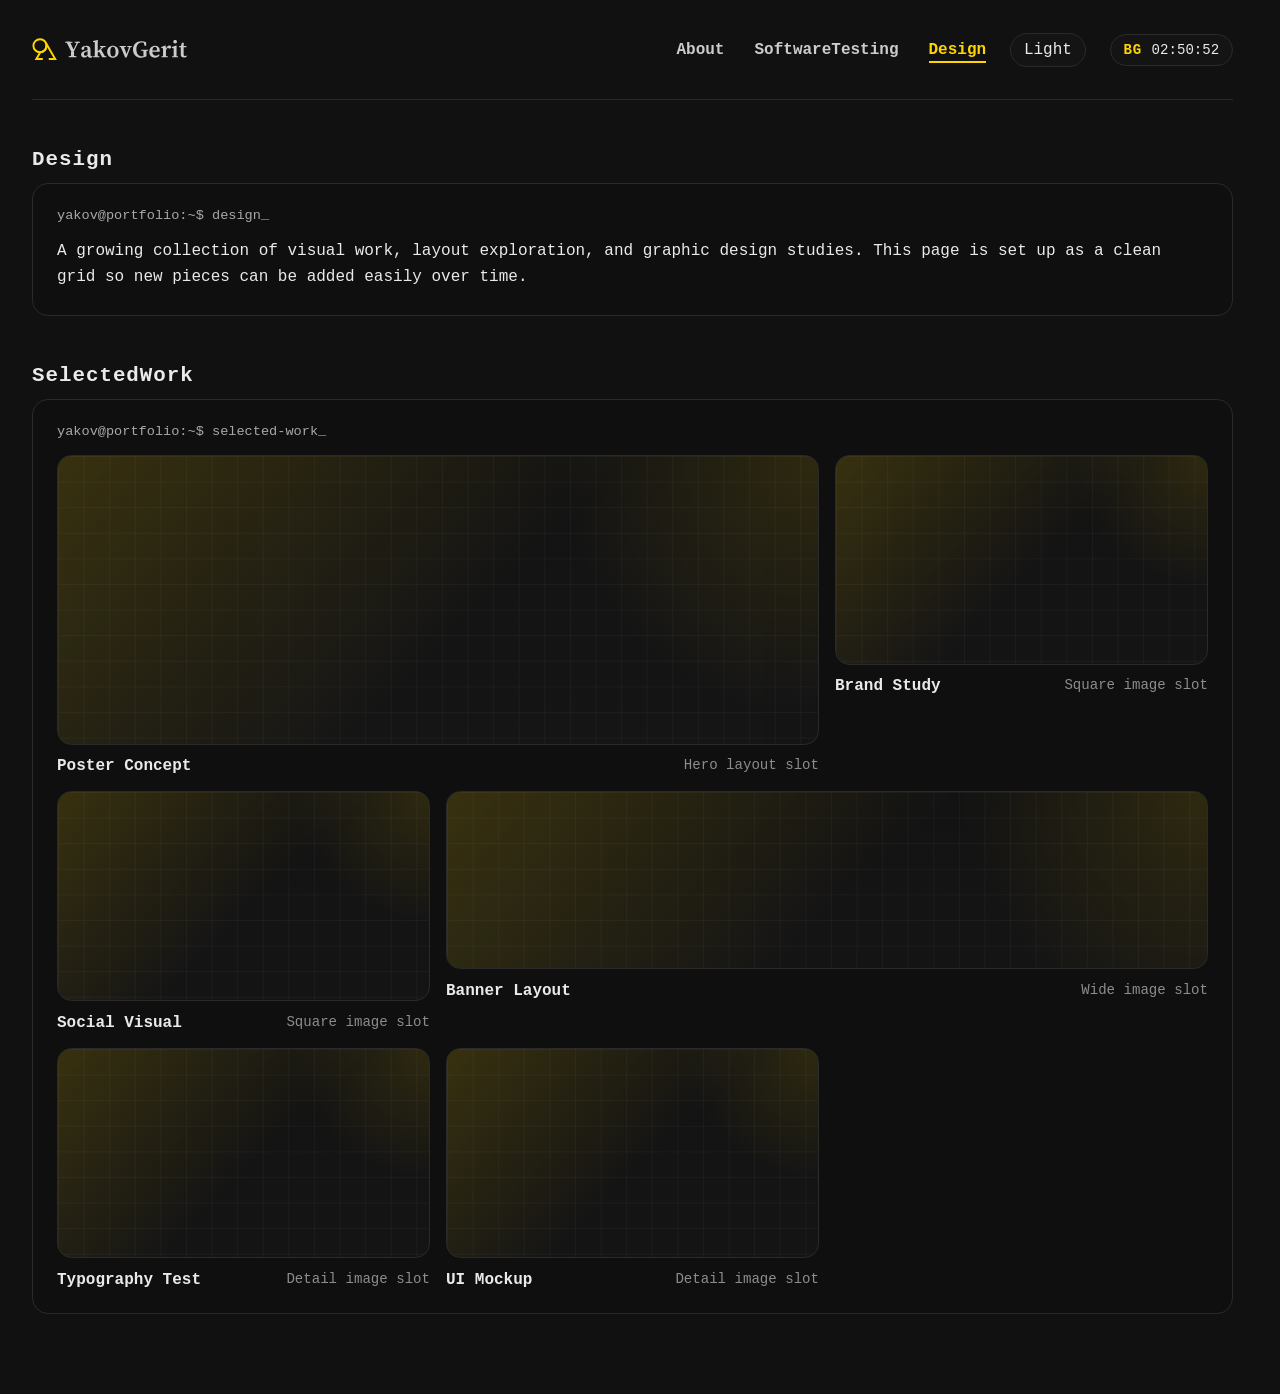
==== design.html @ 3a22c9ff "Add bunch of stuff" ====
<!DOCTYPE html>
<html lang="en">
<head>
    <meta charset="UTF-8">
    <meta name="viewport" content="width=device-width, initial-scale=1.0">
    <title>Design | Yakov Gerrit</title>
    <link rel="stylesheet" href="style.css?v=20260405">
</head>

<body>

<div class="container">

<header>
    <a href="index.html" class="logo" aria-label="Yakov Gerrit home">
        <img src="Logo1.svg" alt="Yakov Gerrit logo" data-theme-logo data-dark-logo="Logo1.svg" data-light-logo="Logo2.svg">
    </a>

    <button class="menu-toggle" type="button" data-menu-toggle aria-expanded="false" aria-label="Open menu">
        <span></span>
        <span></span>
        <span></span>
    </button>

    <nav data-mobile-nav>
        <a href="index.html">About</a>
        <a href="softwaretesting.html">SoftwareTesting</a>
        <a href="design.html" class="is-active">Design</a>
        <button class="theme-toggle nav-theme-toggle" type="button" data-theme-toggle aria-label="Toggle light mode">Light</button>
    </nav>

    <button class="theme-toggle desktop-theme-toggle" type="button" data-theme-toggle aria-label="Toggle light mode">Light</button>

    <div class="header-clock" data-bulgaria-clock>
        <span class="clock-label">BG</span>
        <span class="clock-time">--:--:--</span>
    </div>
</header>

<section class="design-intro terminal-card">
    <h2>Design</h2>

    <div class="card">
        <p>
            A growing collection of visual work, layout exploration, and graphic design studies. This page is set up as a clean grid so new pieces can be added easily over time.
        </p>
    </div>
</section>

<section class="design-gallery terminal-card">
    <h2>SelectedWork</h2>

    <div class="card">
        <div class="design-grid">
            <figure class="design-tile design-tile-large">
                <div class="design-art design-art-1"></div>
                <figcaption>
                    <span class="design-title">Poster Concept</span>
                    <span class="design-note">Hero layout slot</span>
                </figcaption>
            </figure>

            <figure class="design-tile">
                <div class="design-art design-art-2"></div>
                <figcaption>
                    <span class="design-title">Brand Study</span>
                    <span class="design-note">Square image slot</span>
                </figcaption>
            </figure>

            <figure class="design-tile">
                <div class="design-art design-art-3"></div>
                <figcaption>
                    <span class="design-title">Social Visual</span>
                    <span class="design-note">Square image slot</span>
                </figcaption>
            </figure>

            <figure class="design-tile design-tile-wide">
                <div class="design-art design-art-4"></div>
                <figcaption>
                    <span class="design-title">Banner Layout</span>
                    <span class="design-note">Wide image slot</span>
                </figcaption>
            </figure>

            <figure class="design-tile">
                <div class="design-art design-art-5"></div>
                <figcaption>
                    <span class="design-title">Typography Test</span>
                    <span class="design-note">Detail image slot</span>
                </figcaption>
            </figure>

            <figure class="design-tile">
                <div class="design-art design-art-6"></div>
                <figcaption>
                    <span class="design-title">UI Mockup</span>
                    <span class="design-note">Detail image slot</span>
                </figcaption>
            </figure>
        </div>
    </div>
</section>

</div>

<script src="script.js?v=20260405"></script>

</body>
</html>
---- style.css ----
/* THEME */

:root{
    --bg:#111;
    --text:#eaeaea;
    --text-soft:#ccc;
    --accent:#ffd500;
    --border:#2a2a2a;
    --border-soft:#1f1f1f;
    --surface:#0f0f0f;
    --surface-2:#101010;
    --surface-3:#121212;
    --surface-4:#131313;
    --surface-5:#141414;
    --surface-6:#151515;
    --surface-7:#16191f;
    --overlay:rgba(0, 0, 0, 0.75);
    --clock-text:#cfcfcf;
    --repo-soft:#d6d6d6;
    --repo-muted:#8d8d8d;
    --code-text:#b8bec9;
    --code-line:#5f6673;
    --code-comment:#6a717d;
    --file-icon:url("Icon_Dark.svg");
}

body.light-mode{
    --bg:#f7f5ef;
    --text:#171717;
    --text-soft:#3f3f3f;
    --accent:#ff7b00;
    --border:#d8d1c3;
    --border-soft:#e5ddd0;
    --surface:#ffffff;
    --surface-2:#fffdf8;
    --surface-3:#f1e8da;
    --surface-4:#faf6ee;
    --surface-5:#f6f1e8;
    --surface-6:#f3ede2;
    --surface-7:#f1eadf;
    --overlay:rgba(245, 240, 230, 0.55);
    --clock-text:#3d3d3d;
    --repo-soft:#3b3b3b;
    --repo-muted:#666;
    --code-text:#2c2c2c;
    --code-line:#8b8b8b;
    --code-comment:#7a7a7a;
    --file-icon:url("Icon_Light.svg");
}

/* BODY */

body{
    font-family:"Courier New", monospace;
    background:var(--bg);
    color:var(--text);
    margin:0;
}

html{
    scrollbar-gutter:stable;
}

/* CONTAINER */

.container{
    max-width:1286px;
    margin:0 auto;
    padding:2rem;
}

/* TYPOGRAPHY */

h2{
    font-size:1.3rem;
    margin-bottom:0.75rem;
    letter-spacing:0.0625rem;
}

p{
    font-size:1rem;
    line-height:1.6;
}

/* HEADER */

header{
    display:grid;
    grid-template-columns:auto 1fr auto auto;
    align-items:center;
    gap:1rem 1.5rem;
    margin-bottom:3rem;
    padding-bottom:2rem;
    border-bottom:1px solid var(--border);
    position:relative;
}

.logo{
    display:inline-flex;
    align-items:center;
    text-decoration:none;
}

.logo img{
    display:block;
    width:14rem;
    max-width:70%;
    height:auto;
}

.nav-theme-toggle{
    display:none;
}

.desktop-theme-toggle{
    display:inline-flex;
    justify-self:end;
}

.menu-toggle{
    display:none;
    padding:0.65rem;
    border:1px solid var(--border);
    border-radius:999px;
    background:var(--surface-5);
    color:var(--text);
    font:inherit;
    cursor:pointer;
    flex-direction:column;
    gap:0.22rem;
}

.menu-toggle:hover{
    color:var(--accent);
}

.menu-toggle span{
    display:block;
    width:1rem;
    height:1.5px;
    background:currentColor;
    border-radius:999px;
}

/* NAVIGATION */

nav{
    display:flex;
    align-items:center;
    justify-self:end;
}

nav a{
    margin-left:1.875rem;
    text-decoration:none;
    color:var(--text-soft);
    font-weight:bold;
    position:relative;
    transition:color 0.2s ease;
}

nav a:hover{
    color:var(--accent);
}

nav a.is-active{
    color:var(--accent);
}

nav a::after{
    content:"";
    position:absolute;
    left:0;
    bottom:-4px;
    width:0%;
    height:2px;
    background:#ffd500;
    background:var(--accent);
    transition:width 0.2s ease;
}

nav a:hover::after,
nav a:focus-visible::after{
    width:0%;
}

nav a.is-active::after{
    width:100%;
}

.header-clock{
    display:inline-flex;
    align-items:center;
    gap:0.6rem;
    padding:0.45rem 0.8rem;
    border:1px solid var(--border);
    border-radius:999px;
    background:var(--surface-5);
    color:var(--clock-text);
    font-size:0.88rem;
    white-space:nowrap;
    justify-self:end;
}

.clock-label{
    color:var(--accent);
    font-weight:bold;
    letter-spacing:0.05rem;
}

.clock-time{
    color:var(--text);
    min-width:2rem;
    text-align:right;
}

.theme-toggle{
    padding:0.45rem 0.8rem;
    border:1px solid var(--border);
    border-radius:999px;
    background:var(--surface-5);
    color:var(--text);
    font:inherit;
    cursor:pointer;
}

.theme-toggle:hover{
    color:var(--accent);
}

/* SECTIONS */

section{
    margin-bottom:3rem;
}

/* CARD (TERMINAL STYLE) */

.card{
    background:var(--surface);
    color:var(--text);
    padding:1.5rem;
    border-radius:1rem;
    width:100%;
    box-sizing:border-box;
    border:1px solid var(--border);
    position:relative;
}

.testing-projects .card{
    background-image:
        radial-gradient(circle at 14% 18%, color-mix(in srgb, var(--accent) 14%, transparent), transparent 22%),
        radial-gradient(circle at 82% 24%, color-mix(in srgb, var(--accent) 10%, transparent), transparent 20%),
        radial-gradient(circle at 68% 82%, color-mix(in srgb, var(--accent) 8%, transparent), transparent 24%),
        linear-gradient(color-mix(in srgb, var(--text) 7%, transparent) 1px, transparent 1px),
        linear-gradient(90deg, color-mix(in srgb, var(--text) 7%, transparent) 1px, transparent 1px);
    background-size:auto, auto, auto, 2.6rem 2.6rem, 2.6rem 2.6rem;
    background-position:0 0, 0 0, 0 0, 0 0, 0 0;
    background-repeat:no-repeat, no-repeat, no-repeat, repeat, repeat;
}

/* TERMINAL DOTS */

.about .card::before,
.education .card::before,
.experience .card::before,
.terminal-card .card::before{
    display:block;
    color:color-mix(in srgb, var(--text) 70%, transparent);
    font-size:0.85rem;
    margin-bottom:1rem;
}

.about .card::before{
    content:"yakov@portfolio:~$ about";
}

.education .card::before{
    content:"yakov@portfolio:~$ education";
}

.about .card::after,
.education .card::after,
.experience .card::after,
.terminal-card .card::after{
    content:"_";
    position:absolute;
    top:1.5rem;
    color:color-mix(in srgb, var(--text) 70%, transparent);
    font-size:0.85rem;
    line-height:1;
    animation:blink-cursor 0.9s steps(1) infinite;
}

.about .card::after{
    left:calc(1.5rem + 24ch);
}

.education .card::after{
    left:calc(1.5rem + 28ch);
}

.experience .card::before{
    content:"yakov@portfolio:~$ experience";
}

.experience .card::after{
    left:calc(1.5rem + 29ch);
}

.testing-intro .card::before{
    content:"yakov@portfolio:~$ software-testing";
}

.testing-intro .card::after{
    left:calc(1.5rem + 35ch);
}

.design-intro .card::before{
    content:"yakov@portfolio:~$ design";
}

.design-intro .card::after{
    left:calc(1.5rem + 25ch);
}

.design-gallery .card::before{
    content:"yakov@portfolio:~$ selected-work";
}

.design-gallery .card::after{
    left:calc(1.5rem + 32ch);
}

.testing-focus .card::before{
    content:"yakov@portfolio:~$ focus";
}

.testing-focus .card::after{
    left:calc(1.5rem + 24ch);
}

.testing-projects .card::before{
    content:"yakov@portfolio:~$ test-projects";
}

.testing-projects .card::after{
    left:calc(1.5rem + 32ch);
}

@keyframes blink-cursor{
    0%, 49%{
        opacity:1;
    }

    50%, 100%{
        opacity:0;
    }
}
/* FIX TEXT SPACING */

.card p{
    margin:0;
}

.card p + p{
    margin-top:0.4rem;
}

.tech-group + .tech-group{
    margin-top:1rem;
}

.tech-label{
    color:var(--accent);
    font-size:0.92rem;
    margin-bottom:0.6rem;
    text-transform:uppercase;
    letter-spacing:0.06rem;
}

.tech-tags{
    display:flex;
    flex-wrap:wrap;
    gap:0.55rem;
}

.tech-tags span{
    padding:0.28rem 0.7rem;
    border-radius:999px;
    background:var(--surface-5);
    color:#b9b9b9;
    border:1px solid var(--border);
    font-size:0.82rem;
}

.typing-text{
    white-space:pre-wrap;
}

.typing-text.is-typing::after{
    content:"_";
    display:inline-block;
    margin-left:0.08rem;
    color:var(--accent);
    animation:blink-cursor 0.95s steps(1, end) infinite;
}

/* EXPERIENCE */

.exp-header{
    display:flex;
    align-items:flex-start;
    gap:0.85rem;
    cursor:pointer;
    font-weight:bold;
    margin-top:1rem;
    transition:color 0.2s ease;
}

.exp-header:hover{
    color:var(--accent);
}

.exp-item + .exp-item{
    margin-top:1.5rem;
    padding-top:1.5rem;
    border-top:1px solid var(--border-soft);
}

.testing-projects .exp-item + .exp-item{
    border-top:none;
}

.exp-toggle{
    color:var(--accent);
    font-size:1.25rem;
    line-height:1.1;
    min-width:0.75rem;
}

.exp-heading{
    min-width:0;
}

.exp-role{
    font-size:1.45rem;
    line-height:1.1;
}

.exp-meta{
    margin-top:0.25rem;
    color:var(--repo-muted);
    font-size:1rem;
    line-height:1.2;
}

.exp-content{
    display:none;
    margin-top:0.75rem;
    padding-left:1.6rem;
    font-size:1.05rem;
    color:var(--text-soft);
}

.exp-content p + p{
    margin-top:0.15rem;
}

.exp-list{
    margin:0;
    padding-left:1.2rem;
}

.exp-list li + li{
    margin-top:0.35rem;
}

.exp-item.is-open .exp-content{
    display:block;
}

.certificate-trigger{
    margin-top:0.9rem;
    padding:0.7rem;
    width:min(16rem, 100%);
    border:1px solid var(--border);
    border-radius:0.9rem;
    background:var(--surface-5);
    color:var(--text);
    cursor:pointer;
    display:flex;
    flex-direction:column;
    gap:0.6rem;
    text-align:left;
    font:inherit;
}

.certificate-trigger:hover{
    border-color:color-mix(in srgb, var(--accent) 45%, var(--border));
    color:var(--accent);
}

.certificate-trigger img{
    display:block;
    width:100%;
    height:auto;
    border-radius:0.5rem;
    border:1px solid var(--border-soft);
}

.certificate-trigger span{
    font-size:0.88rem;
    font-weight:bold;
}

.info-block + .info-block{
    margin-top:1.25rem;
    padding-top:1.25rem;
    border-top:1px solid #1f1f1f;
}

.info-title{
    color:var(--accent);
    font-size:1.15rem;
    margin-bottom:0.45rem;
    font-weight:bold;
}

.repo-showcase{
    margin-top:0.5rem;
    margin-bottom:2rem;
    border:1px solid var(--border);
    border-radius:0.9rem;
    overflow:hidden;
    background:var(--surface-2);
}


.repo-topbar{
    display:flex;
    justify-content:space-between;
    align-items:center;
    gap:1rem;
    padding:1rem 1.15rem;
    border-bottom:1px solid var(--border-soft);
    background:var(--surface-6);
}

.repo-name{
    font-size:1.15rem;
    font-weight:bold;
    color:var(--accent);
}

.repo-visibility{
    color:var(--repo-muted);
    border:1px solid var(--border);
    border-radius:999px;
    padding:0.2rem 0.65rem;
    font-size:0.8rem;
    text-transform:uppercase;
}

.repo-description,
.repo-tags,
.repo-stats,
.repo-files,
.repo-readme{
    padding-left:1.15rem;
    padding-right:1.15rem;
}

.repo-description{
    margin-top:1rem;
    padding-top:0.85rem;
    padding-bottom:0.45rem;
    color:var(--repo-soft);
}

.repo-tags{
    display:flex;
    flex-wrap:wrap;
    gap:0.55rem;
    margin-top:1rem;
}

.repo-tags span{
    padding:0.28rem 0.7rem;
    border-radius:999px;
    background:var(--surface-5);
    color:#b9b9b9;
    border:1px solid var(--border);
    font-size:0.82rem;
}

.repo-stats{
    display:flex;
    flex-wrap:wrap;
    gap:1rem;
    margin-top:1rem;
    padding-bottom:1rem;
    color:var(--repo-muted);
    border-bottom:1px solid var(--border-soft);
    font-size:0.9rem;
}

.repo-files-title{
    color:var(--text);
    font-weight:bold;
    margin-bottom:0.85rem;
}

.repo-files{
    padding-top:1rem;
    padding-bottom:1rem;
}

.repo-file-group + .repo-file-group{
    margin-top:1rem;
    padding-top:1rem;
    border-top:1px solid var(--border-soft);
}

.repo-file-group-title{
    color:var(--repo-muted);
    font-size:0.82rem;
    text-transform:uppercase;
    letter-spacing:0.06rem;
    margin-bottom:0.65rem;
}

.repo-file-row{
    display:flex;
    justify-content:space-between;
    align-items:flex-start;
    gap:1rem;
    width:100%;
    padding:0.75rem 0;
    border-top:1px solid var(--border-soft);
    background:none;
    color:inherit;
    font:inherit;
    text-align:left;
    cursor:pointer;
    border-left:none;
    border-right:none;
    border-bottom:none;
}

.repo-file-row:first-of-type{
    border-top:none;
    padding-top:0;
}

.repo-file-row:hover .repo-file-name,
.repo-file-row:hover .repo-file-note{
    color:var(--accent);
}

.repo-file-name{
    color:var(--text);
    font-weight:bold;
    display:inline-flex;
    align-items:center;
    gap:0.45rem;
    font-size:0.94rem;
}

.repo-file-note{
    color:var(--repo-muted);
    text-align:right;
    font-size:0.9rem;
}

.repo-file-icon{
    width:0.95rem;
    height:0.95rem;
    display:inline-block;
    flex:0 0 auto;
    background-image:var(--file-icon);
    background-size:contain;
    background-repeat:no-repeat;
    background-position:center;
    opacity:0.9;
}

.repo-file-icon-xml{
    transform:scale(0.96);
}

.repo-readme{
    padding-top:1rem;
    padding-bottom:1.15rem;
    border-top:1px solid var(--border-soft);
    background:var(--surface-3);
}

.repo-readme p + p{
    margin-top:0.35rem;
}

.design-grid{
    display:grid;
    grid-template-columns:repeat(12, minmax(0, 1fr));
    gap:1rem;
}

.design-tile{
    grid-column:span 4;
    margin:0;
    display:flex;
    flex-direction:column;
    gap:0.8rem;
}

.design-tile-large{
    grid-column:span 8;
}

.design-tile-wide{
    grid-column:span 8;
}

.design-art{
    position:relative;
    min-height:13rem;
    border-radius:0.9rem;
    border:1px solid var(--border);
    overflow:hidden;
    background:
        linear-gradient(135deg, color-mix(in srgb, var(--accent) 16%, transparent), transparent 55%),
        radial-gradient(circle at top right, color-mix(in srgb, var(--accent) 12%, transparent), transparent 32%),
        linear-gradient(180deg, var(--surface-4), var(--surface-6));
}

.design-art::before{
    content:"";
    position:absolute;
    inset:0;
    background-image:
        linear-gradient(color-mix(in srgb, var(--text) 7%, transparent) 1px, transparent 1px),
        linear-gradient(90deg, color-mix(in srgb, var(--text) 7%, transparent) 1px, transparent 1px);
    background-size:1.6rem 1.6rem;
    opacity:0.55;
}

.design-art-1{
    min-height:18rem;
}

.design-art-4{
    min-height:11rem;
}

.design-tile figcaption{
    display:flex;
    justify-content:space-between;
    gap:0.8rem;
    align-items:flex-start;
}

.design-title{
    color:var(--text);
    font-weight:bold;
}

.design-note{
    color:var(--repo-muted);
    font-size:0.88rem;
    text-align:right;
}

.code-modal[hidden]{
    display:none;
}

.code-modal{
    position:fixed;
    inset:0;
    z-index:50;
}

.code-modal-backdrop{
    position:absolute;
    inset:0;
    background:var(--overlay);
    backdrop-filter:blur(1.5px);
}

.code-modal-panel{
    position:relative;
    z-index:1;
    width:min(1286px, calc(100vw - 2rem));
    max-height:calc(100vh - 2rem);
    margin:1rem auto;
    background:var(--surface-2);
    border:1px solid var(--border);
    border-radius:1rem;
    overflow:hidden;
    display:flex;
    flex-direction:column;
    box-shadow:0 1.5rem 4rem rgba(0, 0, 0, 0.45);
}

.code-modal-header{
    display:flex;
    justify-content:space-between;
    align-items:flex-start;
    gap:1rem;
    padding:1rem 1.15rem;
    border-bottom:1px solid var(--border-soft);
    background:var(--surface-4);
}

.code-modal-kicker{
    color:#7f7f7f;
    font-size:0.78rem;
    text-transform:uppercase;
    letter-spacing:0.08rem;
}

.code-modal-title{
    margin:0.25rem 0 0;
    font-size:1.05rem;
}

.code-modal-close{
    min-width:2.25rem;
    height:2.25rem;
    border-radius:0.6rem;
    border:1px solid var(--border);
    background:var(--surface-6);
    color:var(--text);
    cursor:pointer;
    font:inherit;
}

.code-modal-close:hover{
    color:var(--accent);
    border-color:#4a4a4a;
}

.code-modal-body{
    overflow:auto;
}

.code-modal-main{
    overflow:auto;
    background:var(--surface-2);
}

.code-modal-filebar{
    padding:0.75rem 1.15rem;
    border-bottom:1px solid var(--border-soft);
    color:var(--repo-muted);
    background:var(--surface-7);
    font-size:0.9rem;
}

.code-modal-code{
    padding:0.75rem 0;
    font-family:"Consolas","Courier New",monospace;
    tab-size:4;
    font-size:0.93rem;
}

.image-modal[hidden]{
    display:none;
}

.image-modal{
    position:fixed;
    inset:0;
    z-index:55;
}

.image-modal-backdrop{
    position:absolute;
    inset:0;
    background:var(--overlay);
    backdrop-filter:blur(1.5px);
}

.image-modal-panel{
    position:relative;
    z-index:1;
    width:min(1000px, calc(100vw - 2rem));
    max-height:calc(100vh - 2rem);
    margin:1rem auto;
    background:var(--surface-2);
    border:1px solid var(--border);
    border-radius:1rem;
    overflow:hidden;
    display:flex;
    flex-direction:column;
}

.image-modal-header{
    display:flex;
    justify-content:space-between;
    align-items:center;
    gap:1rem;
    padding:1rem 1.15rem;
    border-bottom:1px solid var(--border-soft);
    background:var(--surface-4);
}

.image-modal-title{
    margin:0;
    font-size:1rem;
}

.image-modal-close{
    min-width:2.25rem;
    height:2.25rem;
    border-radius:0.6rem;
    border:1px solid var(--border);
    background:var(--surface-6);
    color:var(--text);
    cursor:pointer;
    font:inherit;
}

.image-modal-close:hover{
    color:var(--accent);
}

.image-modal-body{
    padding:1rem;
    overflow:auto;
}

.image-modal-body img{
    display:block;
    width:100%;
    height:auto;
    border-radius:0.7rem;
    border:1px solid var(--border-soft);
}

.code-line{
    display:grid;
    grid-template-columns:2.8rem 1fr;
    gap:1rem;
    padding:0 1.15rem;
    min-height:1.7rem;
    white-space:pre;
}

.code-line-number{
    color:var(--code-line);
    text-align:right;
    user-select:none;
}

.code-line-text{
    color:var(--code-text);
}

.code-token-keyword{
    color:#c586c0;
}

.code-token-type{
    color:#4fc1ff;
}

.code-token-string{
    color:#6a9955;
}

.code-token-comment{
    color:var(--code-comment);
}

.code-token-annotation{
    color:#d7ba7d;
}

.code-token-method{
    color:#4aa5f0;
}

.code-token-number{
    color:#b5cea8;
}

.code-token-xml-tag{
    color:#d19a66;
}

.code-token-xml-attr{
    color:#9cdcfe;
}

.code-token-xml-value{
    color:#ce9178;
}

@media (max-width: 900px){
    .container{
        padding:1.25rem;
    }

    header{
        grid-template-columns:auto 1fr auto;
        align-items:center;
        gap:0.9rem 1rem;
        margin-bottom:2.25rem;
        padding-bottom:1.2rem;
    }

    .logo img{
        width:9.8rem;
        max-width:100%;
    }

    .menu-toggle{
        display:inline-flex;
        align-items:center;
        justify-content:center;
        grid-column:3;
        grid-row:1;
        justify-self:end;
        min-width:2.8rem;
        min-height:2.8rem;
    }

    nav{
        display:none;
        flex-direction:column;
        align-items:flex-start;
        gap:0.4rem;
        padding:0.85rem;
        border:1px solid var(--border);
        border-radius:1.1rem;
        background:var(--surface);
        position:absolute;
        top:calc(100% + 0.55rem);
        left:0;
        right:0;
        width:auto;
        max-width:100%;
        justify-self:stretch;
        z-index:30;
        box-shadow:0 1rem 2.5rem rgba(0, 0, 0, 0.22);
        backdrop-filter:blur(3px);
    }

    nav.is-open{
        display:flex;
    }

    nav a{
        margin-left:0;
        width:100%;
        padding:0.65rem 0.75rem;
        border-radius:0.8rem;
        background:transparent;
        transition:background 0.2s ease, color 0.2s ease;
    }

    nav a:hover,
    nav a:focus-visible{
        background:var(--surface-5);
    }

    .header-clock,
    .nav-theme-toggle{
        font-size:0.82rem;
    }

    .header-clock{
        grid-column:1 / -1;
        grid-row:2;
        justify-self:start;
        display:none;
    }

    .nav-theme-toggle{
        display:inline-flex;
        align-items:center;
        justify-content:center;
        margin-top:0.3rem;
        margin-left:0;
    }

    header > .desktop-theme-toggle{
        display:none !important;
    }

    h2{
        font-size:1.2rem;
    }

    .exp-role{
        font-size:1.25rem;
    }

    .exp-header{
        gap:0.75rem;
    }

    .repo-file-row{
        gap:0.75rem;
    }

    .repo-file-note{
        max-width:48%;
        font-size:0.86rem;
    }

    .repo-topbar{
        gap:0.85rem;
    }

    .repo-description,
    .repo-tags,
    .repo-stats,
    .repo-files,
    .repo-readme{
        padding-left:1rem;
        padding-right:1rem;
    }

    .code-modal-panel{
        width:calc(100vw - 1rem);
        max-height:calc(100vh - 1rem);
        margin:0.5rem auto;
        border-radius:0.9rem;
    }

    .image-modal-panel{
        width:calc(100vw - 1rem);
        max-height:calc(100vh - 1rem);
        margin:0.5rem auto;
        border-radius:0.9rem;
    }

    .design-grid{
        grid-template-columns:repeat(8, minmax(0, 1fr));
    }

    .design-tile,
    .design-tile-large,
    .design-tile-wide{
        grid-column:span 4;
    }
}

@media (max-width: 640px){
    .container{
        padding:1rem 0.85rem;
    }

    h2{
        font-size:1.15rem;
    }

    p{
        font-size:0.95rem;
    }

    header{
        margin-bottom:2rem;
        padding-bottom:1rem;
    }

    nav{
        top:calc(100% + 0.5rem);
        padding:0.8rem;
    }

    nav a{
        font-size:0.92rem;
    }

    .nav-theme-toggle,
    .header-clock{
        padding:0.42rem 0.72rem;
    }

    .card{
        padding:1.1rem;
    }

    .tech-tags{
        gap:0.45rem;
    }

    .tech-tags span{
        font-size:0.78rem;
        padding:0.24rem 0.58rem;
    }

    section{
        margin-bottom:2rem;
    }

    .about .card::before,
    .education .card::before,
    .experience .card::before,
    .terminal-card .card::before{
        font-size:0.78rem;
        margin-bottom:0.85rem;
    }

    .about .card::after,
    .education .card::after,
    .experience .card::after,
    .terminal-card .card::after{
        display:none;
    }

    .about .card::after{
        left:calc(1.1rem + 24ch);
    }

    .education .card::after{
        left:calc(1.1rem + 28ch);
    }

    .experience .card::after{
        left:calc(1.1rem + 29ch);
    }

    .testing-intro .card::after{
        left:calc(1.1rem + 35ch);
    }

    .testing-focus .card::after{
        left:calc(1.1rem + 24ch);
    }

    .testing-projects .card::after{
        left:calc(1.1rem + 32ch);
    }

    .repo-topbar{
        flex-direction:column;
        align-items:flex-start;
    }

    .repo-description,
    .repo-tags,
    .repo-stats,
    .repo-files,
    .repo-readme{
        padding-left:0.9rem;
        padding-right:0.9rem;
    }

    .repo-stats{
        gap:0.55rem;
        flex-direction:column;
        font-size:0.86rem;
    }

    .design-grid{
        grid-template-columns:1fr;
        gap:0.9rem;
    }

    .design-tile,
    .design-tile-large,
    .design-tile-wide{
        grid-column:auto;
    }

    .design-art,
    .design-art-1,
    .design-art-4{
        min-height:11rem;
    }

    .design-tile figcaption{
        flex-direction:column;
        gap:0.25rem;
    }

    .design-note{
        text-align:left;
        font-size:0.82rem;
    }

    .repo-file-row{
        flex-direction:column;
        align-items:flex-start;
        padding:0.65rem 0;
    }

    .repo-file-note{
        max-width:none;
        text-align:left;
        font-size:0.84rem;
    }

    .repo-file-name{
        font-size:0.9rem;
    }

    .exp-header{
        gap:0.65rem;
    }

    .exp-content{
        padding-left:1.2rem;
        font-size:0.98rem;
    }

    .code-modal-header{
        padding:0.85rem 0.9rem;
    }

    .code-modal-title{
        font-size:0.98rem;
    }

    .code-modal-close{
        min-width:2rem;
        height:2rem;
    }

    .code-modal-filebar{
        padding:0.65rem 0.9rem;
        font-size:0.82rem;
    }

    .code-modal-code{
        font-size:0.82rem;
    }

    .image-modal-header{
        padding:0.85rem 0.9rem;
    }

    .image-modal-body{
        padding:0.8rem;
    }

    .code-line{
        grid-template-columns:2.2rem 1fr;
        gap:0.75rem;
        padding:0 0.8rem;
    }
}

@media (max-width: 480px){
    .container{
        padding:0.85rem 0.7rem 1.2rem;
    }

    .logo img{
        width:8.4rem;
    }

    .menu-toggle{
        min-width:2.55rem;
        min-height:2.55rem;
        padding:0.55rem;
    }

    nav{
        border-radius:0.85rem;
    }

    h2{
        font-size:1.05rem;
        letter-spacing:0.04rem;
    }

    p{
        font-size:0.92rem;
        line-height:1.55;
    }

    .exp-role{
        font-size:1.08rem;
    }

    .exp-meta{
        font-size:0.9rem;
    }

    .repo-name{
        font-size:1rem;
    }

    .repo-tags{
        gap:0.45rem;
    }

    .tech-label{
        font-size:0.84rem;
    }

    .repo-tags span{
        font-size:0.75rem;
        padding:0.24rem 0.58rem;
    }

    .repo-files-title{
        margin-bottom:0.7rem;
    }

    .repo-file-group-title{
        font-size:0.76rem;
    }

    .code-modal-panel{
        width:calc(100vw - 0.5rem);
        max-height:calc(100vh - 0.5rem);
        margin:0.25rem auto;
        border-radius:0.7rem;
    }

    .image-modal-panel{
        width:calc(100vw - 0.5rem);
        max-height:calc(100vh - 0.5rem);
        margin:0.25rem auto;
        border-radius:0.7rem;
    }

    .code-modal-body{
        max-height:calc(100vh - 8rem);
    }

    .code-modal-code{
        font-size:0.76rem;
    }

    .code-line{
        grid-template-columns:2rem 1fr;
        gap:0.6rem;
        padding:0 0.65rem;
    }
}
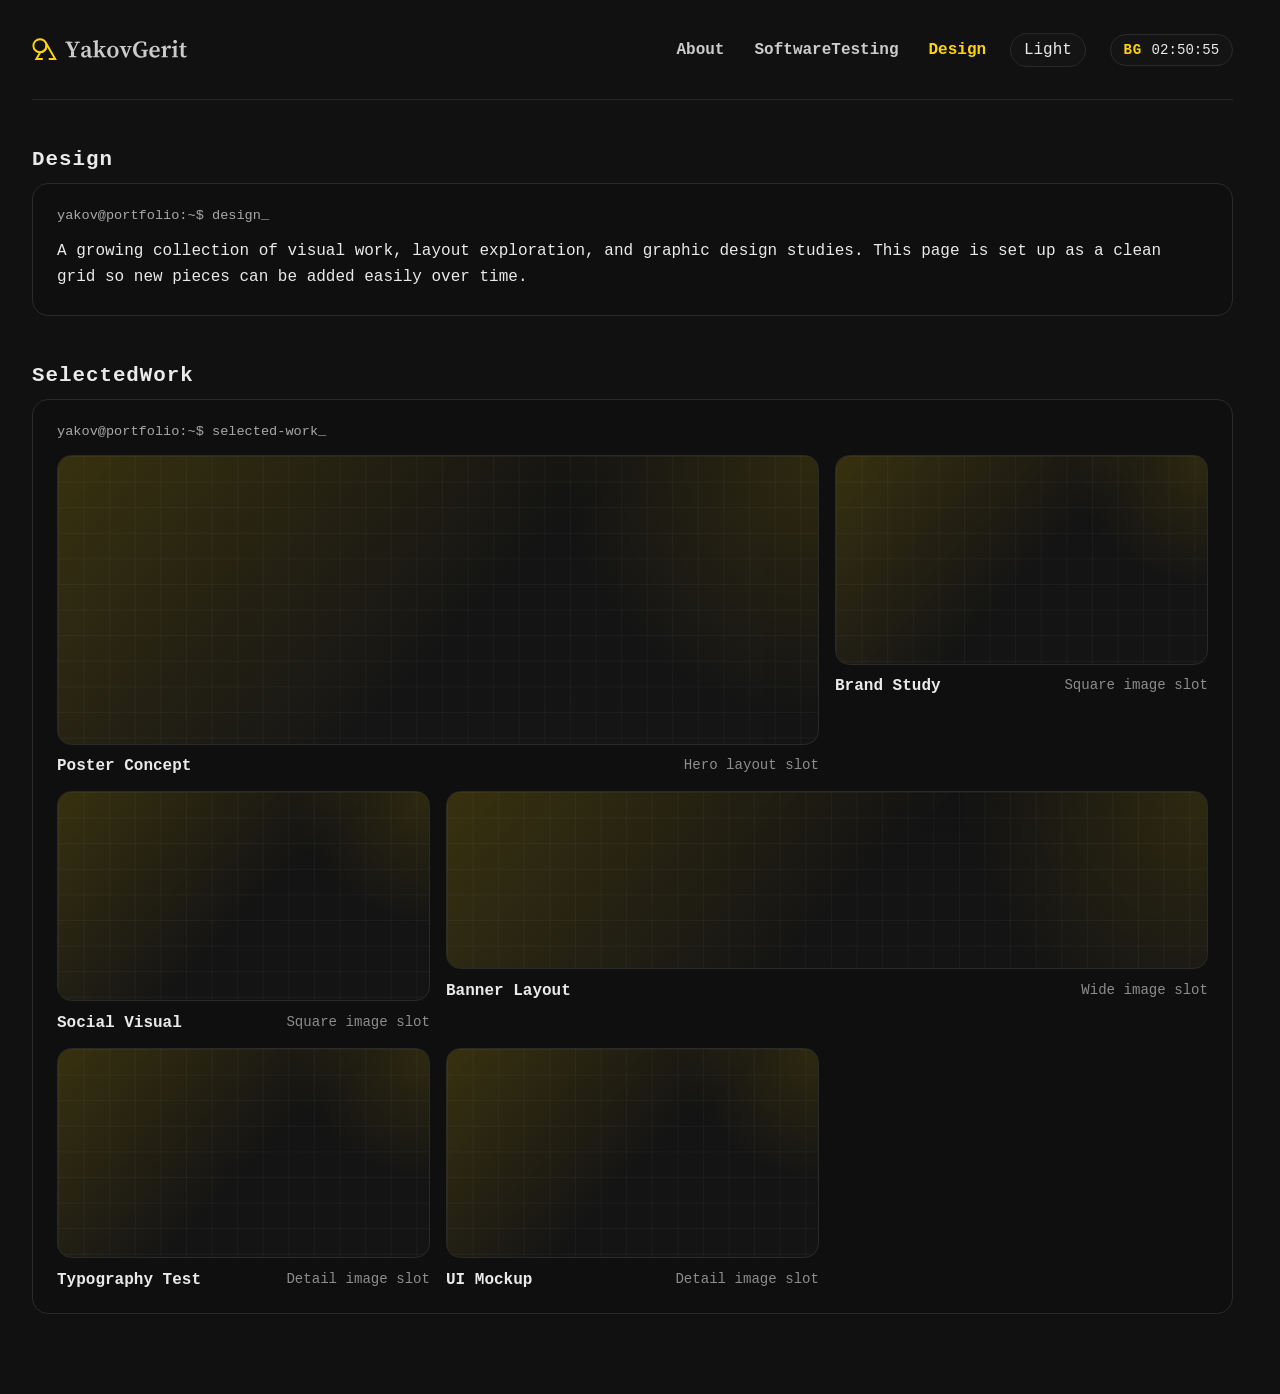
==== commit 9dea1aee: "Fav Icon Added" ====
--- a/design.html
+++ b/design.html
@@ -4,6 +4,7 @@
     <meta charset="UTF-8">
     <meta name="viewport" content="width=device-width, initial-scale=1.0">
     <title>Design | Yakov Gerrit</title>
+    <link rel="icon" type="image/svg+xml" href="Fav.svg">
     <link rel="stylesheet" href="style.css?v=20260405">
 </head>
 
--- a/style.css
+++ b/style.css
@@ -172,20 +172,16 @@
     position:absolute;
     left:0;
     bottom:-4px;
-    width:0%;
+    width:0;
     height:2px;
     background:#ffd500;
     background:var(--accent);
-    transition:width 0.2s ease;
+    transition:none;
 }
 
 nav a:hover::after,
 nav a:focus-visible::after{
-    width:0%;
-}
-
-nav a.is-active::after{
-    width:100%;
+    width:0;
 }
 
 .header-clock{
@@ -406,6 +402,22 @@
     animation:blink-cursor 0.95s steps(1, end) infinite;
 }
 
+body.home-intro-pending .reveal-after-about{
+    opacity:0;
+    transform:translateY(18px);
+    pointer-events:none;
+}
+
+.reveal-after-about{
+    transition:opacity 0.45s ease, transform 0.45s ease;
+}
+
+body.home-intro-ready .reveal-after-about{
+    opacity:1;
+    transform:translateY(0);
+    pointer-events:auto;
+}
+
 /* EXPERIENCE */
 
 .exp-header{
@@ -456,11 +468,15 @@
 }
 
 .exp-content{
-    display:none;
+    display:block;
     margin-top:0.75rem;
     padding-left:1.6rem;
     font-size:1.05rem;
     color:var(--text-soft);
+    max-height:0;
+    overflow:hidden;
+    opacity:0;
+    transition:max-height 0.32s ease, opacity 0.24s ease;
 }
 
 .exp-content p + p{
@@ -477,7 +493,7 @@
 }
 
 .exp-item.is-open .exp-content{
-    display:block;
+    opacity:1;
 }
 
 .certificate-trigger{
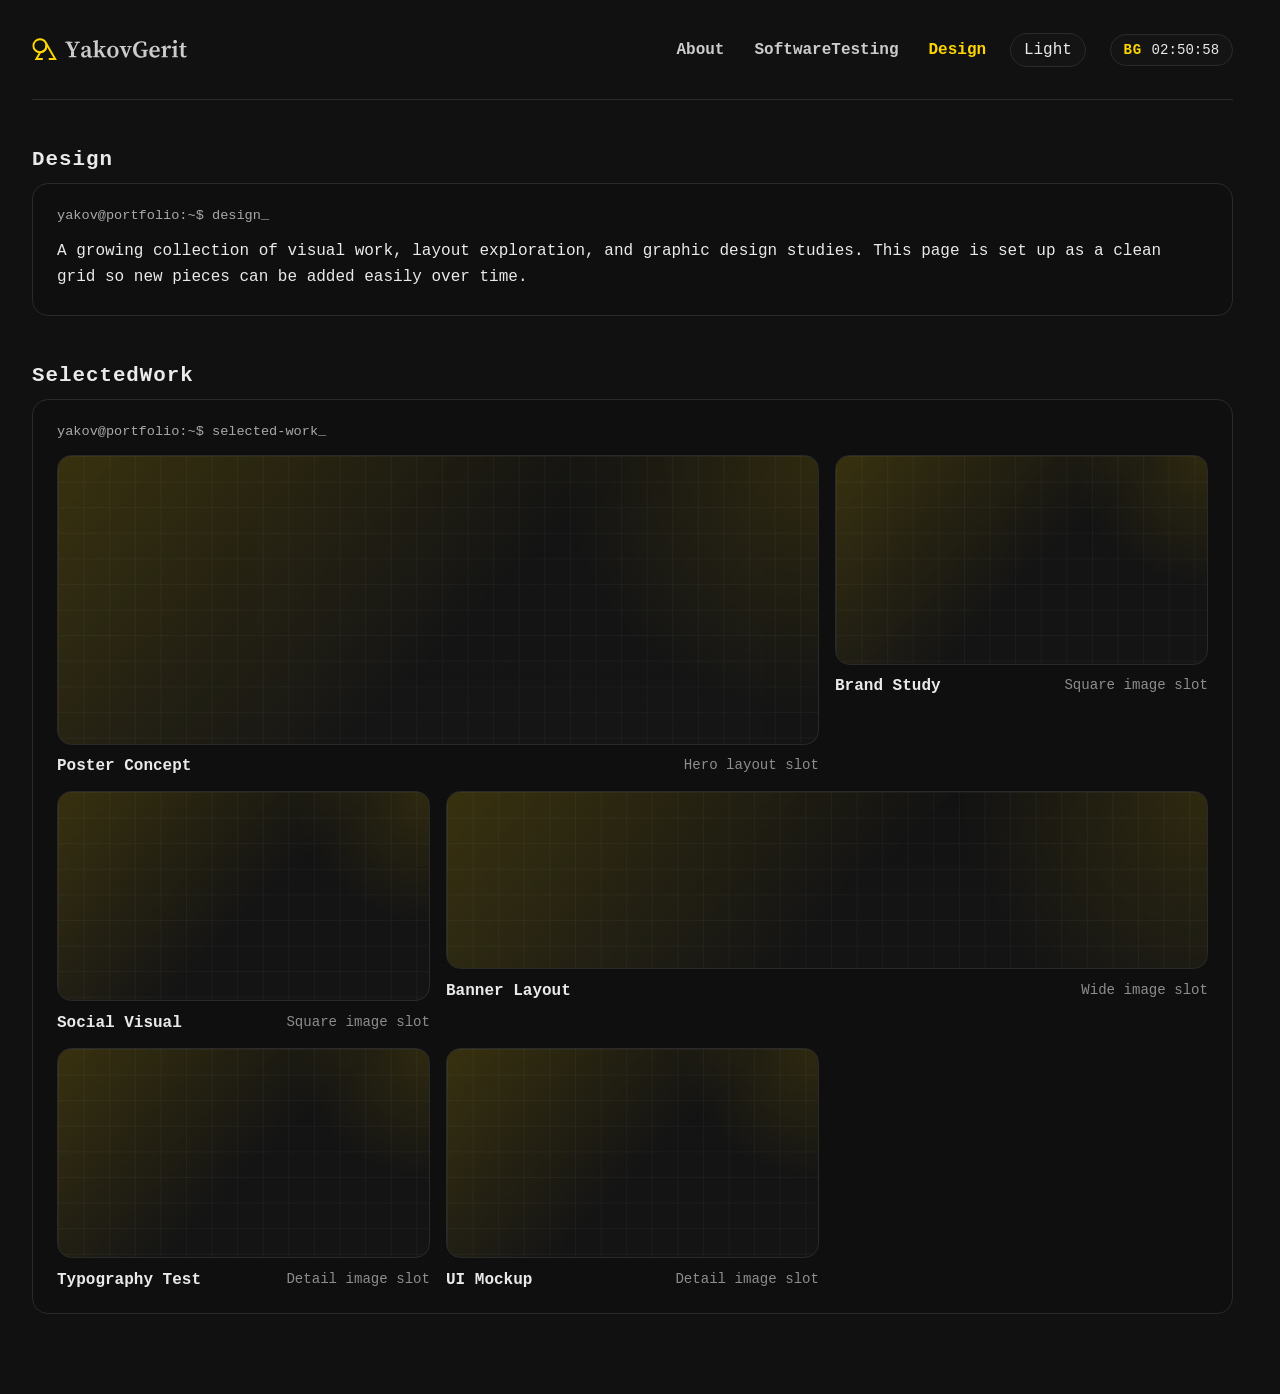
==== commit 5472380f: "Changes to Cards and Animations" ====
--- a/design.html
+++ b/design.html
@@ -8,7 +8,7 @@
     <link rel="stylesheet" href="style.css?v=20260405">
 </head>
 
-<body>
+<body class="page-sections-pending">
 
 <div class="container">
 
@@ -38,7 +38,7 @@
     </div>
 </header>
 
-<section class="design-intro terminal-card">
+<section class="design-intro terminal-card reveal-on-load">
     <h2>Design</h2>
 
     <div class="card">
@@ -48,7 +48,7 @@
     </div>
 </section>
 
-<section class="design-gallery terminal-card">
+<section class="design-gallery terminal-card reveal-on-load">
     <h2>SelectedWork</h2>
 
     <div class="card">
--- a/style.css
+++ b/style.css
@@ -418,6 +418,22 @@
     pointer-events:auto;
 }
 
+body.page-sections-pending .reveal-on-load{
+    opacity:0;
+    transform:translateY(18px);
+    pointer-events:none;
+}
+
+.reveal-on-load{
+    transition:opacity 0.45s ease, transform 0.45s ease;
+}
+
+body.page-sections-ready .reveal-on-load{
+    opacity:1;
+    transform:translateY(0);
+    pointer-events:auto;
+}
+
 /* EXPERIENCE */
 
 .exp-header{
@@ -432,6 +448,24 @@
 
 .exp-header:hover{
     color:var(--accent);
+}
+
+.exp-header-static{
+    cursor:default;
+    margin-top:0;
+}
+
+.exp-header-static:hover{
+    color:inherit;
+}
+
+.education .exp-item:first-child .exp-header{
+    margin-top:0.4rem;
+}
+
+.education .exp-item + .exp-item{
+    margin-top:1.25rem;
+    padding-top:1.25rem;
 }
 
 .exp-item + .exp-item{
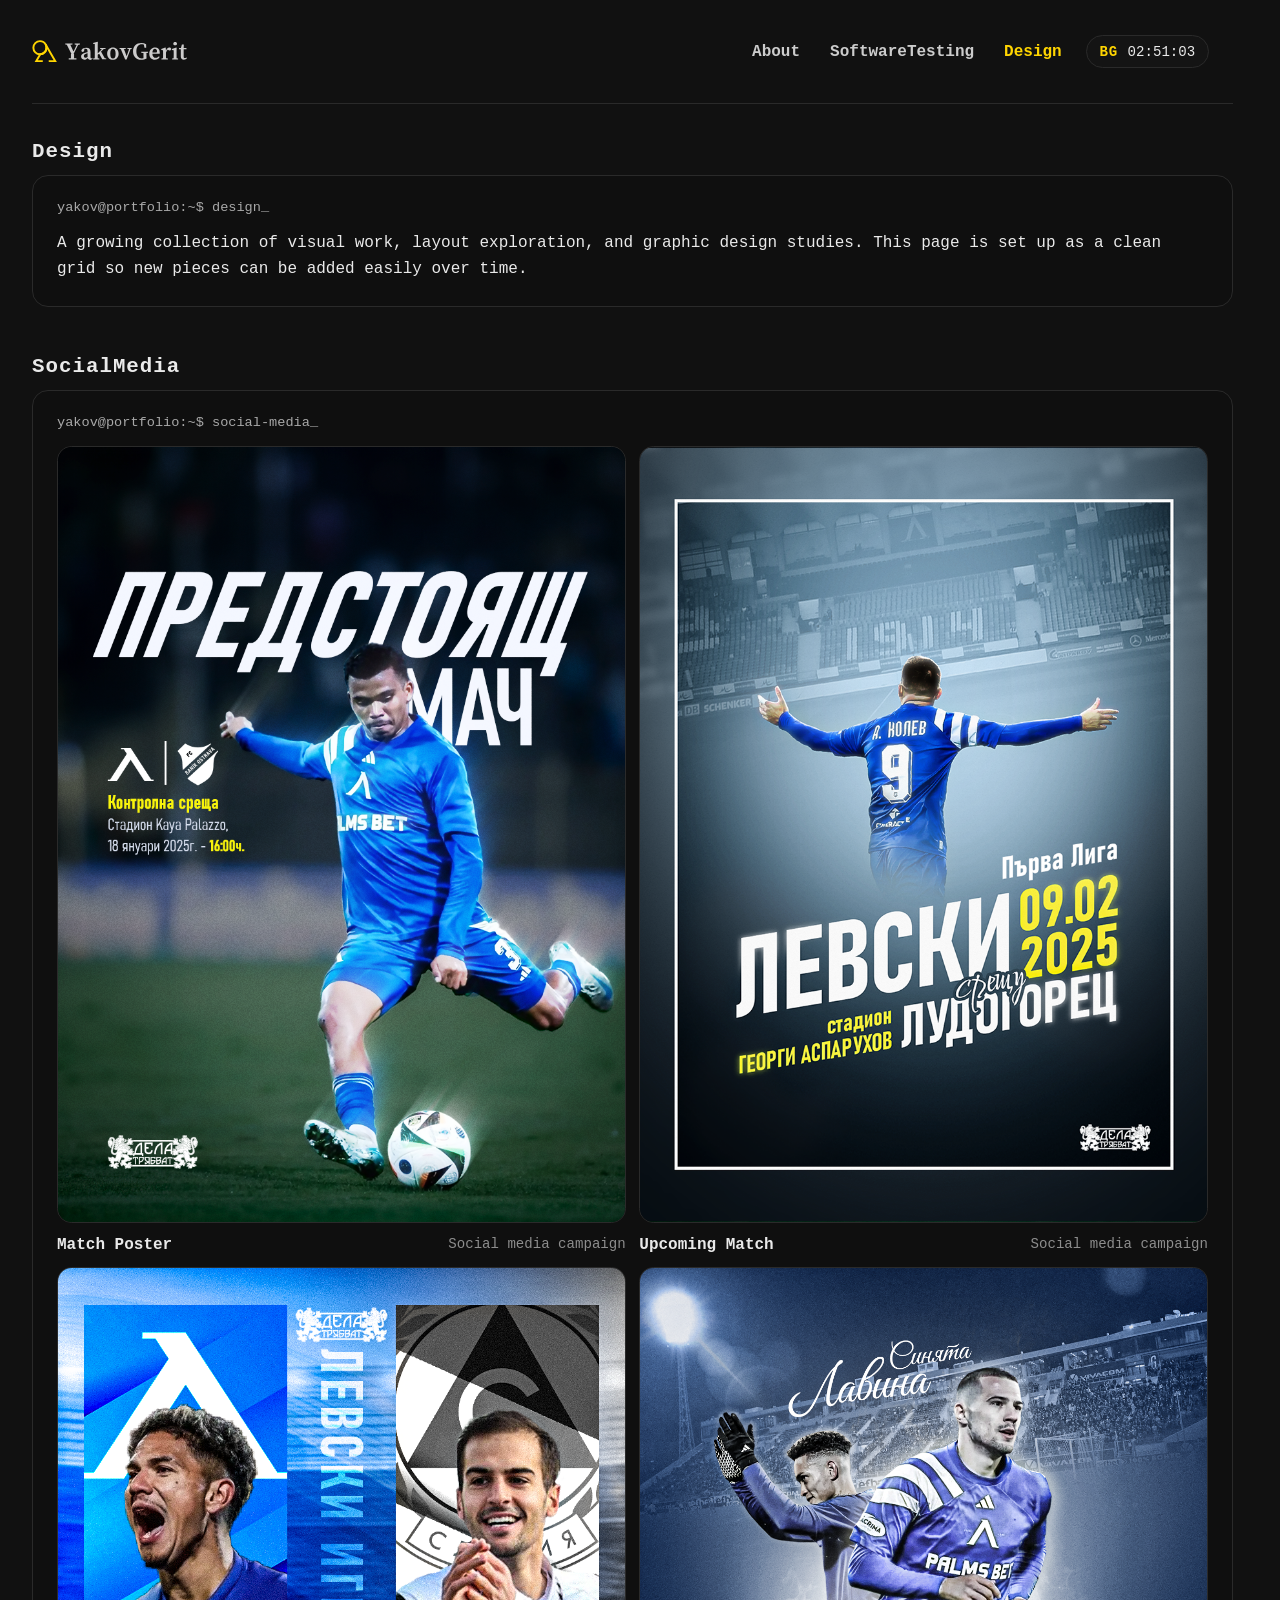
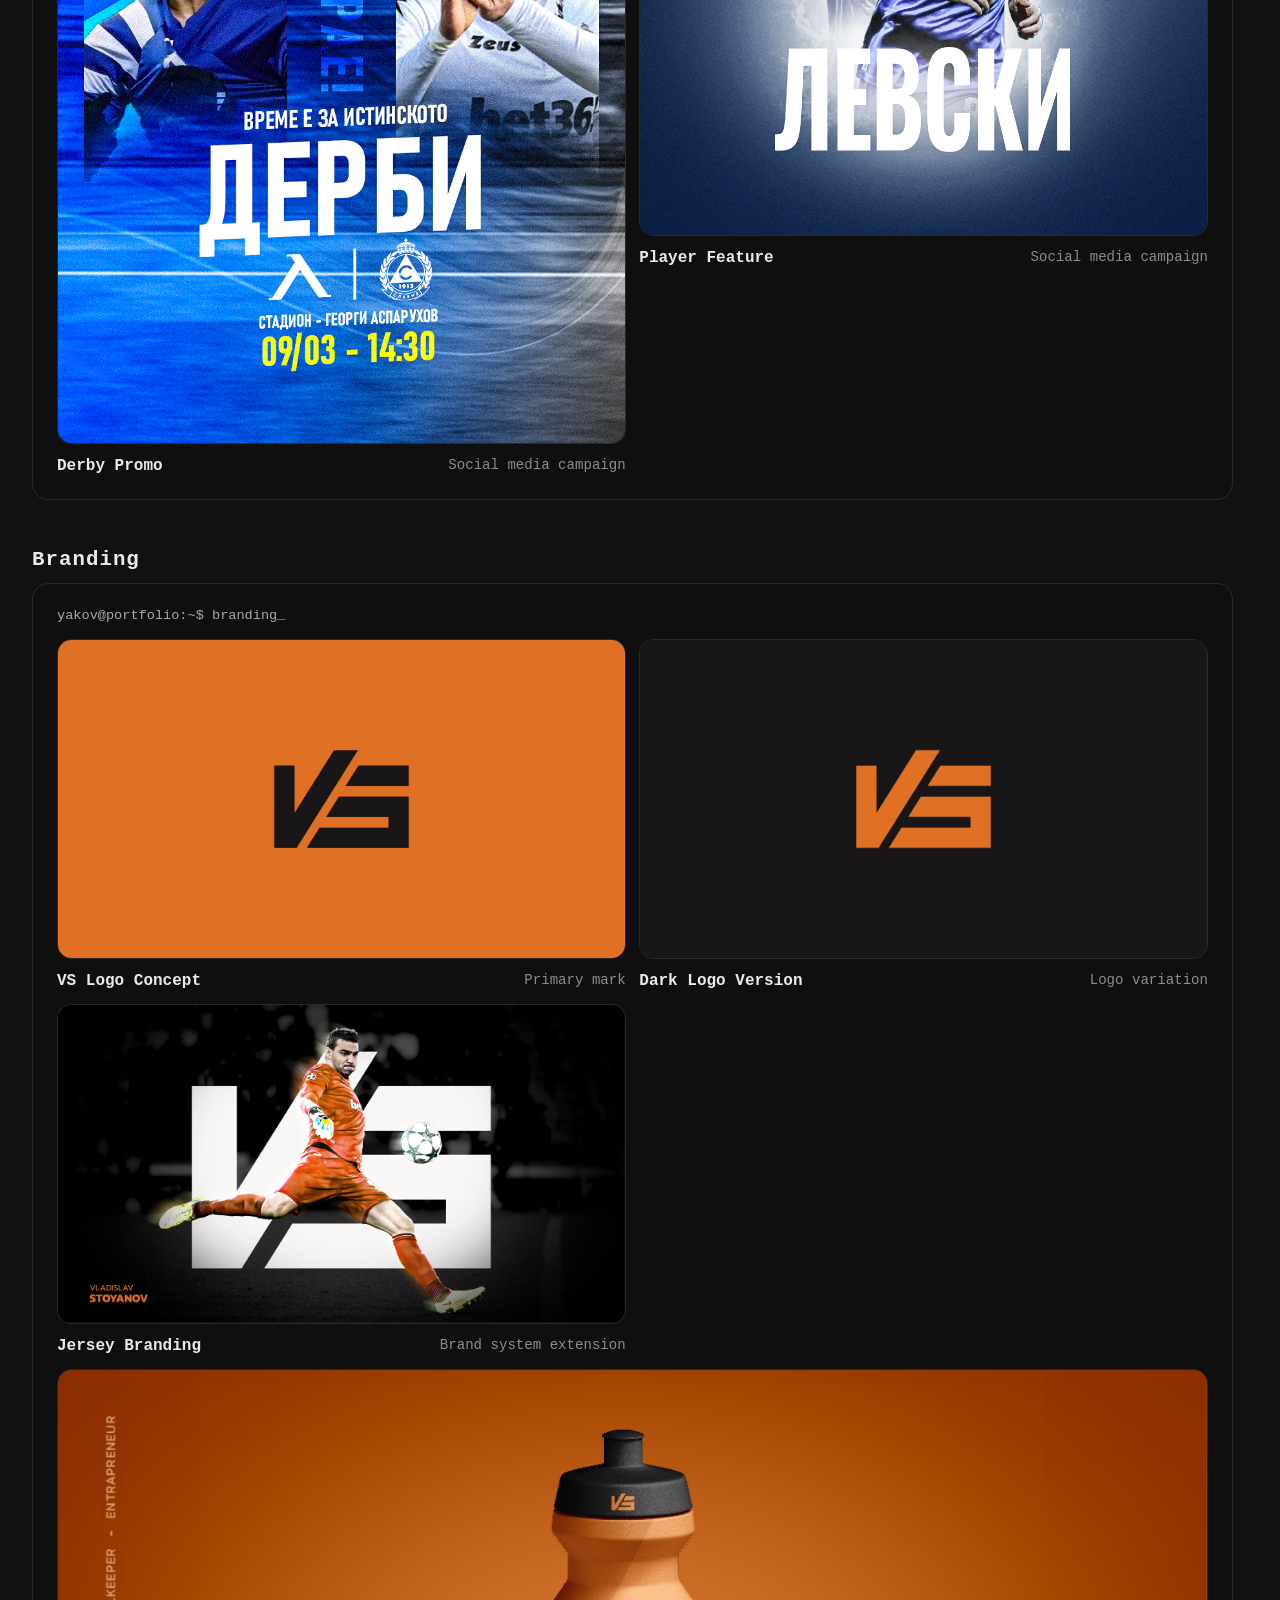
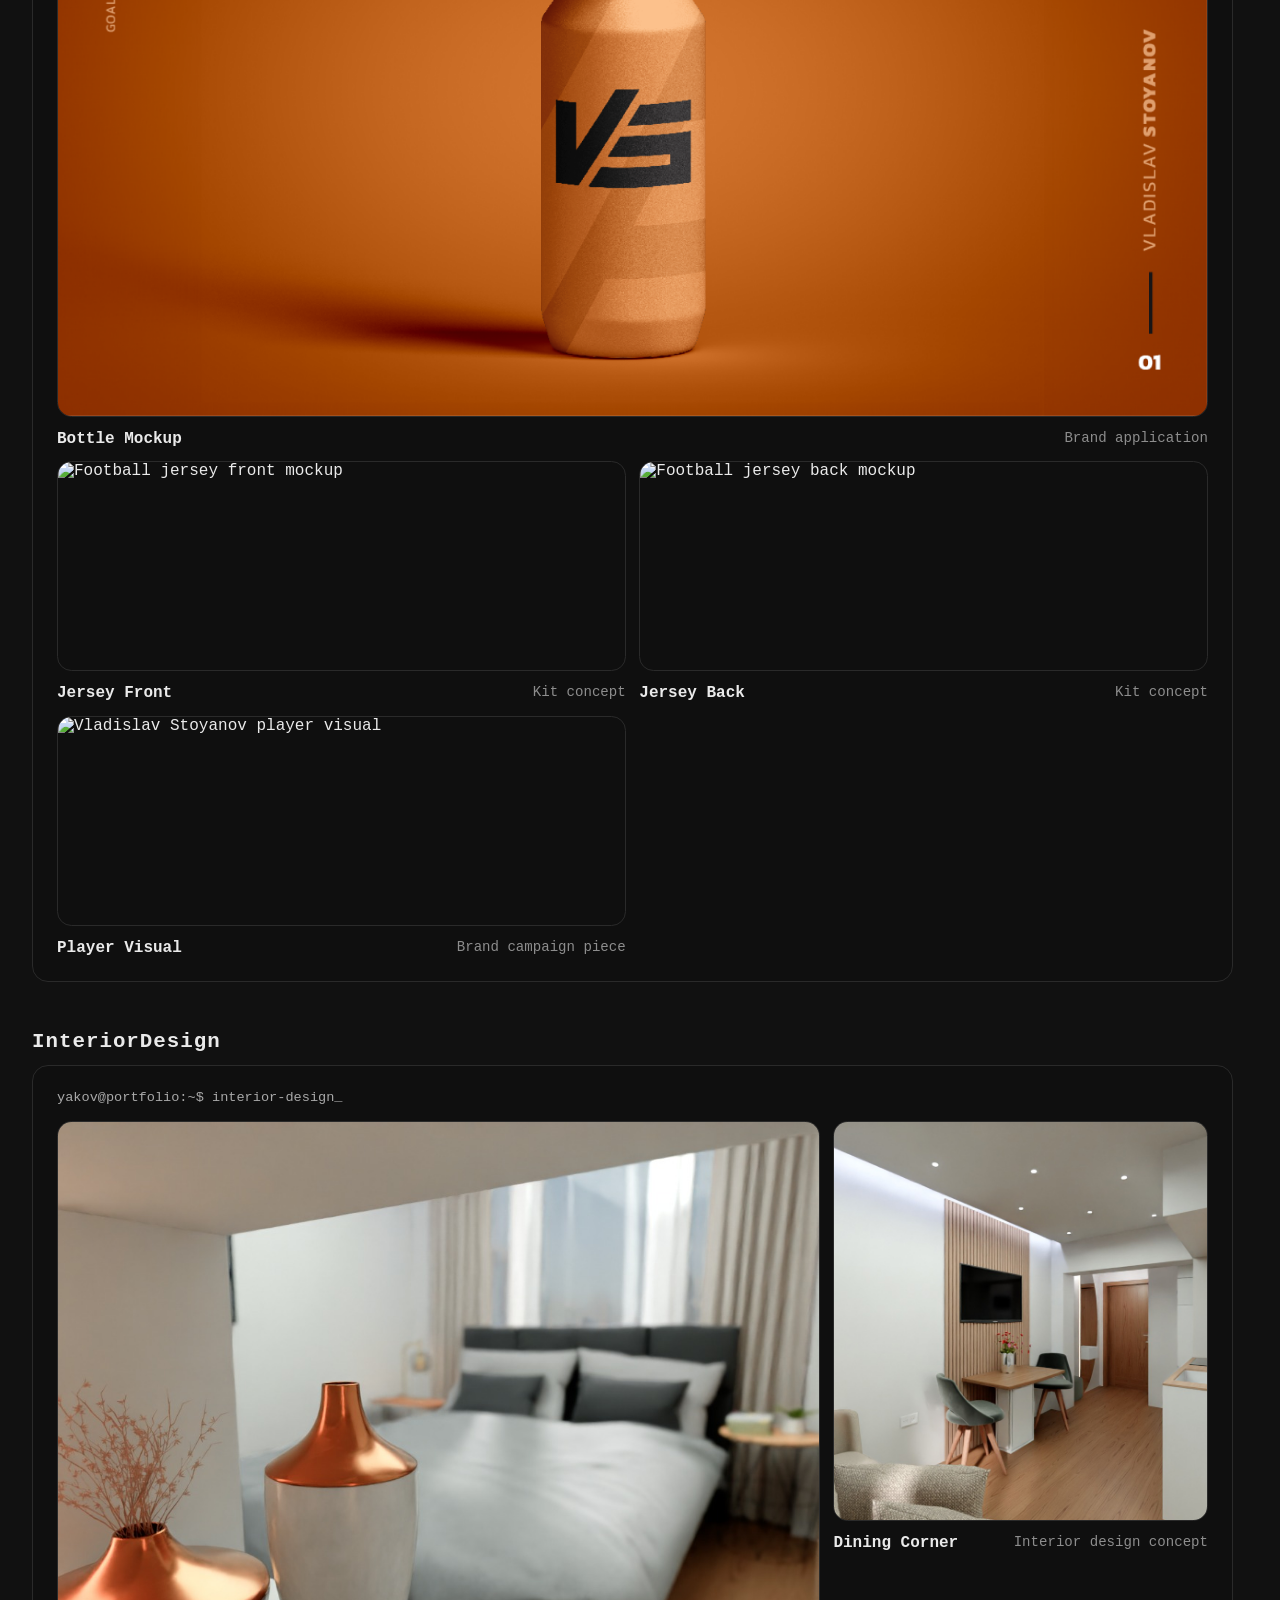
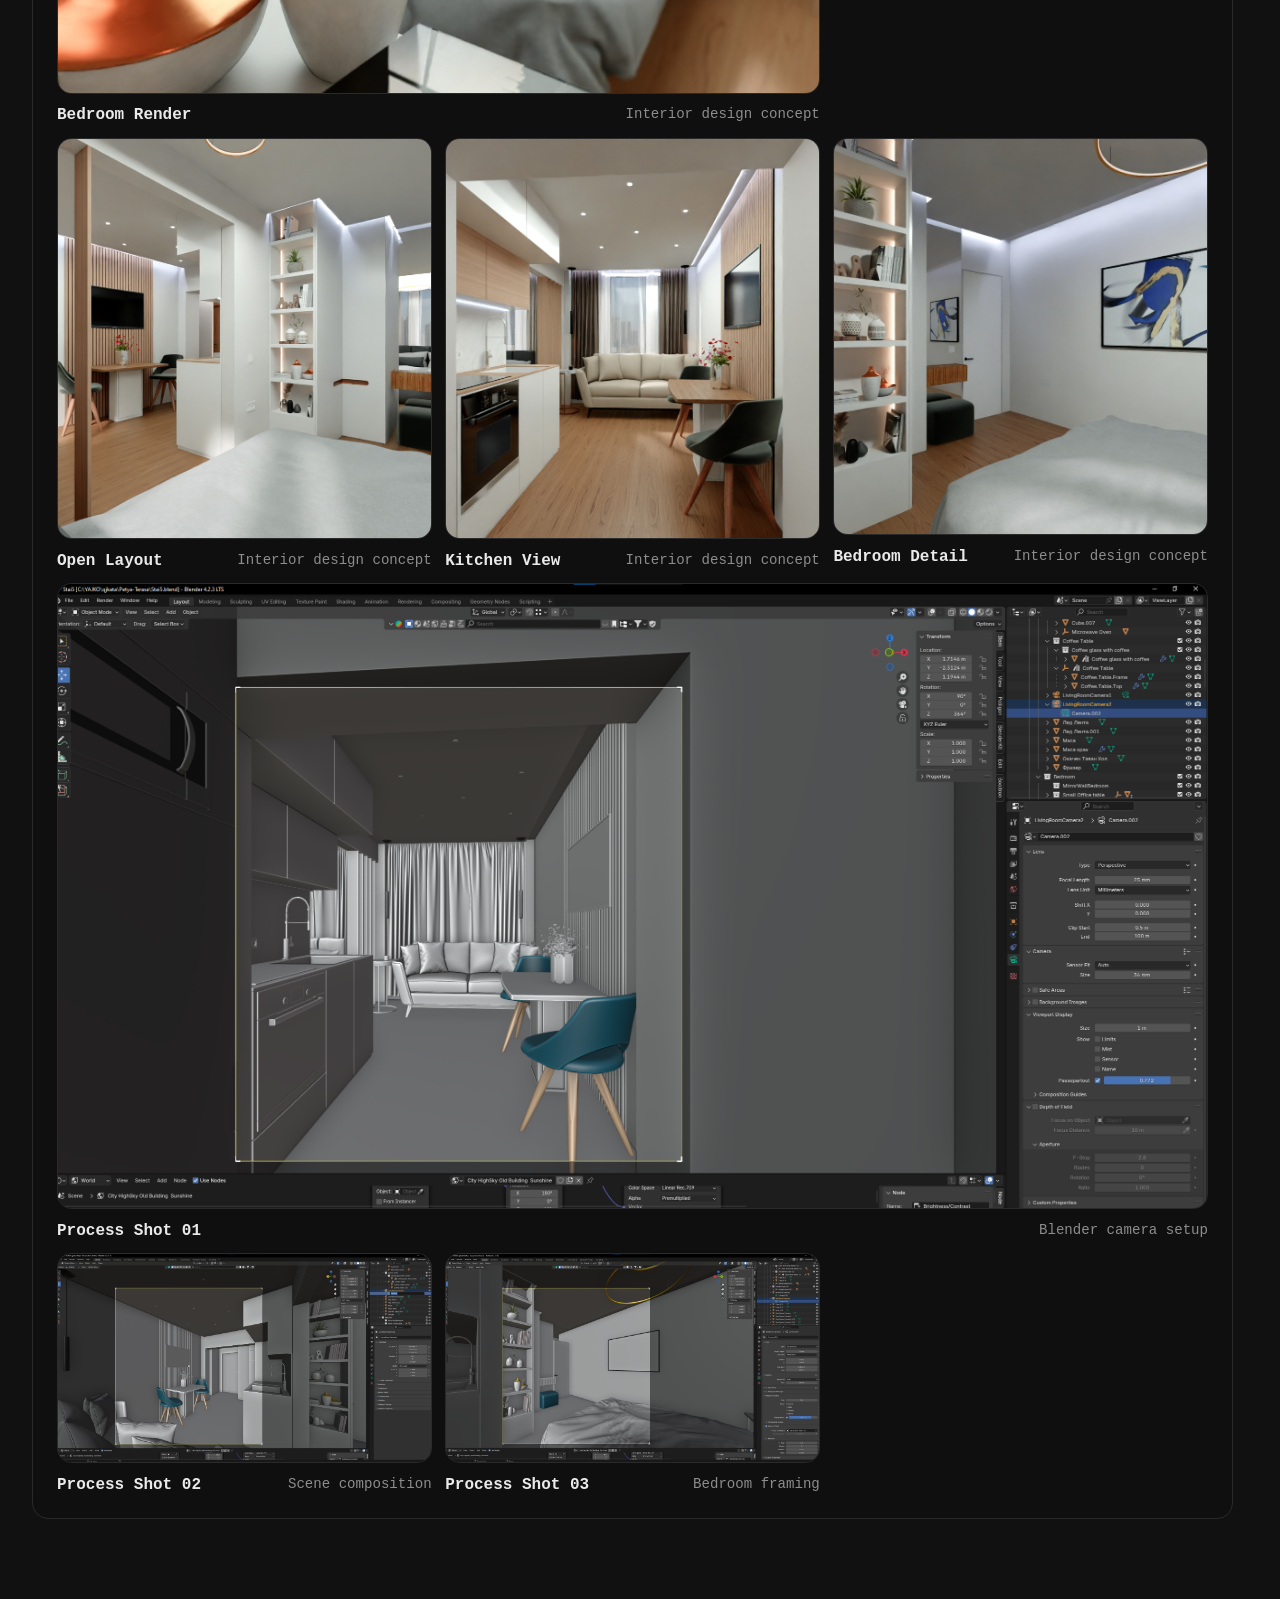
==== commit 4a88a059: "Changed new project" ====
--- a/design.html
+++ b/design.html
@@ -14,7 +14,7 @@
 
 <header>
     <a href="index.html" class="logo" aria-label="Yakov Gerrit home">
-        <img src="Logo1.svg" alt="Yakov Gerrit logo" data-theme-logo data-dark-logo="Logo1.svg" data-light-logo="Logo2.svg">
+        <img src="Logo1.svg" alt="Yakov Gerrit logo">
     </a>
 
     <button class="menu-toggle" type="button" data-menu-toggle aria-expanded="false" aria-label="Open menu">
@@ -27,10 +27,7 @@
         <a href="index.html">About</a>
         <a href="softwaretesting.html">SoftwareTesting</a>
         <a href="design.html" class="is-active">Design</a>
-        <button class="theme-toggle nav-theme-toggle" type="button" data-theme-toggle aria-label="Toggle light mode">Light</button>
     </nav>
-
-    <button class="theme-toggle desktop-theme-toggle" type="button" data-theme-toggle aria-label="Toggle light mode">Light</button>
 
     <div class="header-clock" data-bulgaria-clock>
         <span class="clock-label">BG</span>
@@ -48,56 +45,214 @@
     </div>
 </section>
 
-<section class="design-gallery terminal-card reveal-on-load">
-    <h2>SelectedWork</h2>
-
-    <div class="card">
-        <div class="design-grid">
+<section class="social-gallery terminal-card reveal-on-load">
+    <h2>SocialMedia</h2>
+
+    <div class="card">
+        <div class="design-grid social-grid">
+            <figure class="design-tile">
+                <div class="design-media">
+                    <img class="design-image" src="design-social-1.png" alt="Levski social media design concept one">
+                </div>
+                <figcaption>
+                    <span class="design-title">Match Poster</span>
+                    <span class="design-note">Social media campaign</span>
+                </figcaption>
+            </figure>
+
+            <figure class="design-tile">
+                <div class="design-media">
+                    <img class="design-image" src="design-social-2.png" alt="Levski social media design concept two">
+                </div>
+                <figcaption>
+                    <span class="design-title">Upcoming Match</span>
+                    <span class="design-note">Social media campaign</span>
+                </figcaption>
+            </figure>
+
+            <figure class="design-tile">
+                <div class="design-media">
+                    <img class="design-image" src="design-social-3.png" alt="Levski social media derby design">
+                </div>
+                <figcaption>
+                    <span class="design-title">Derby Promo</span>
+                    <span class="design-note">Social media campaign</span>
+                </figcaption>
+            </figure>
+
+            <figure class="design-tile">
+                <div class="design-media">
+                    <img class="design-image" src="design-social-4.png" alt="Levski social media player design">
+                </div>
+                <figcaption>
+                    <span class="design-title">Player Feature</span>
+                    <span class="design-note">Social media campaign</span>
+                </figcaption>
+            </figure>
+        </div>
+    </div>
+</section>
+
+<section class="branding-gallery terminal-card reveal-on-load">
+    <h2>Branding</h2>
+
+    <div class="card">
+        <div class="design-grid branding-grid">
             <figure class="design-tile design-tile-large">
-                <div class="design-art design-art-1"></div>
-                <figcaption>
-                    <span class="design-title">Poster Concept</span>
-                    <span class="design-note">Hero layout slot</span>
-                </figcaption>
-            </figure>
-
-            <figure class="design-tile">
-                <div class="design-art design-art-2"></div>
-                <figcaption>
-                    <span class="design-title">Brand Study</span>
-                    <span class="design-note">Square image slot</span>
-                </figcaption>
-            </figure>
-
-            <figure class="design-tile">
-                <div class="design-art design-art-3"></div>
-                <figcaption>
-                    <span class="design-title">Social Visual</span>
-                    <span class="design-note">Square image slot</span>
+                <div class="design-media">
+                    <img class="design-image" src="vs-logo-01.png" alt="Vladislav Stoyanov logo concept on orange background">
+                </div>
+                <figcaption>
+                    <span class="design-title">VS Logo Concept</span>
+                    <span class="design-note">Primary mark</span>
+                </figcaption>
+            </figure>
+
+            <figure class="design-tile">
+                <div class="design-media">
+                    <img class="design-image" src="vs-logo-02.png" alt="Vladislav Stoyanov logo concept on dark background">
+                </div>
+                <figcaption>
+                    <span class="design-title">Dark Logo Version</span>
+                    <span class="design-note">Logo variation</span>
+                </figcaption>
+            </figure>
+
+            <figure class="design-tile">
+                <div class="design-media">
+                    <img class="design-image" src="vs-logo-06.png" alt="Vladislav Stoyanov jersey branding concept">
+                </div>
+                <figcaption>
+                    <span class="design-title">Jersey Branding</span>
+                    <span class="design-note">Brand system extension</span>
                 </figcaption>
             </figure>
 
             <figure class="design-tile design-tile-wide">
-                <div class="design-art design-art-4"></div>
-                <figcaption>
-                    <span class="design-title">Banner Layout</span>
-                    <span class="design-note">Wide image slot</span>
-                </figcaption>
-            </figure>
-
-            <figure class="design-tile">
-                <div class="design-art design-art-5"></div>
-                <figcaption>
-                    <span class="design-title">Typography Test</span>
-                    <span class="design-note">Detail image slot</span>
-                </figcaption>
-            </figure>
-
-            <figure class="design-tile">
-                <div class="design-art design-art-6"></div>
-                <figcaption>
-                    <span class="design-title">UI Mockup</span>
-                    <span class="design-note">Detail image slot</span>
+                <div class="design-media">
+                    <img class="design-image" src="vs-logo-03.png" alt="Vladislav Stoyanov sports bottle mockup">
+                </div>
+                <figcaption>
+                    <span class="design-title">Bottle Mockup</span>
+                    <span class="design-note">Brand application</span>
+                </figcaption>
+            </figure>
+
+            <figure class="design-tile">
+                <div class="design-media">
+                    <img class="design-image" src="vs-jersey-02.png" alt="Football jersey front mockup">
+                </div>
+                <figcaption>
+                    <span class="design-title">Jersey Front</span>
+                    <span class="design-note">Kit concept</span>
+                </figcaption>
+            </figure>
+
+            <figure class="design-tile">
+                <div class="design-media">
+                    <img class="design-image" src="vs-jersey-01.png" alt="Football jersey back mockup">
+                </div>
+                <figcaption>
+                    <span class="design-title">Jersey Back</span>
+                    <span class="design-note">Kit concept</span>
+                </figcaption>
+            </figure>
+
+            <figure class="design-tile">
+                <div class="design-media">
+                    <img class="design-image" src="vs-logo-04.png" alt="Vladislav Stoyanov player visual">
+                </div>
+                <figcaption>
+                    <span class="design-title">Player Visual</span>
+                    <span class="design-note">Brand campaign piece</span>
+                </figcaption>
+            </figure>
+        </div>
+    </div>
+</section>
+
+<section class="interior-gallery terminal-card reveal-on-load">
+    <h2>InteriorDesign</h2>
+
+    <div class="card">
+        <div class="design-grid interior-grid">
+            <figure class="design-tile design-tile-large">
+                <div class="design-media">
+                    <img class="design-image" src="interior-01.jpeg" alt="Interior design bedroom render with copper decor">
+                </div>
+                <figcaption>
+                    <span class="design-title">Bedroom Render</span>
+                    <span class="design-note">Interior design concept</span>
+                </figcaption>
+            </figure>
+
+            <figure class="design-tile">
+                <div class="design-media">
+                    <img class="design-image" src="interior-02.jpeg" alt="Interior design render with dining area and mounted television">
+                </div>
+                <figcaption>
+                    <span class="design-title">Dining Corner</span>
+                    <span class="design-note">Interior design concept</span>
+                </figcaption>
+            </figure>
+
+            <figure class="design-tile">
+                <div class="design-media">
+                    <img class="design-image" src="interior-03.jpeg" alt="Interior design render with shelving and open layout">
+                </div>
+                <figcaption>
+                    <span class="design-title">Open Layout</span>
+                    <span class="design-note">Interior design concept</span>
+                </figcaption>
+            </figure>
+
+            <figure class="design-tile">
+                <div class="design-media">
+                    <img class="design-image" src="interior-04.jpeg" alt="Interior design render of kitchen and living room">
+                </div>
+                <figcaption>
+                    <span class="design-title">Kitchen View</span>
+                    <span class="design-note">Interior design concept</span>
+                </figcaption>
+            </figure>
+
+            <figure class="design-tile">
+                <div class="design-media">
+                    <img class="design-image" src="interior-05.jpeg" alt="Interior design render of bedroom wall and shelving">
+                </div>
+                <figcaption>
+                    <span class="design-title">Bedroom Detail</span>
+                    <span class="design-note">Interior design concept</span>
+                </figcaption>
+            </figure>
+
+            <figure class="design-tile design-tile-wide">
+                <div class="design-media">
+                    <img class="design-image" src="interior-process-01.png" alt="Blender viewport screenshot for interior design process">
+                </div>
+                <figcaption>
+                    <span class="design-title">Process Shot 01</span>
+                    <span class="design-note">Blender camera setup</span>
+                </figcaption>
+            </figure>
+
+            <figure class="design-tile">
+                <div class="design-media">
+                    <img class="design-image" src="interior-process-02.png" alt="Blender viewport screenshot showing interior layout process">
+                </div>
+                <figcaption>
+                    <span class="design-title">Process Shot 02</span>
+                    <span class="design-note">Scene composition</span>
+                </figcaption>
+            </figure>
+
+            <figure class="design-tile">
+                <div class="design-media">
+                    <img class="design-image" src="interior-process-03.png" alt="Blender viewport screenshot showing bedroom composition process">
+                </div>
+                <figcaption>
+                    <span class="design-title">Process Shot 03</span>
+                    <span class="design-note">Bedroom framing</span>
                 </figcaption>
             </figure>
         </div>
--- a/style.css
+++ b/style.css
@@ -24,30 +24,6 @@
     --file-icon:url("Icon_Dark.svg");
 }
 
-body.light-mode{
-    --bg:#f7f5ef;
-    --text:#171717;
-    --text-soft:#3f3f3f;
-    --accent:#ff7b00;
-    --border:#d8d1c3;
-    --border-soft:#e5ddd0;
-    --surface:#ffffff;
-    --surface-2:#fffdf8;
-    --surface-3:#f1e8da;
-    --surface-4:#faf6ee;
-    --surface-5:#f6f1e8;
-    --surface-6:#f3ede2;
-    --surface-7:#f1eadf;
-    --overlay:rgba(245, 240, 230, 0.55);
-    --clock-text:#3d3d3d;
-    --repo-soft:#3b3b3b;
-    --repo-muted:#666;
-    --code-text:#2c2c2c;
-    --code-line:#8b8b8b;
-    --code-comment:#7a7a7a;
-    --file-icon:url("Icon_Light.svg");
-}
-
 /* BODY */
 
 body{
@@ -66,7 +42,7 @@
 .container{
     max-width:1286px;
     margin:0 auto;
-    padding:2rem;
+    padding:0 2rem 2rem;
 }
 
 /* TYPOGRAPHY */
@@ -89,10 +65,15 @@
     grid-template-columns:auto 1fr auto auto;
     align-items:center;
     gap:1rem 1.5rem;
-    margin-bottom:3rem;
-    padding-bottom:2rem;
+    min-height:4.75rem;
+    margin-bottom:2.25rem;
+    padding-top:0.85rem;
+    padding-bottom:0.85rem;
     border-bottom:1px solid var(--border);
-    position:relative;
+    position:sticky;
+    top:0;
+    z-index:25;
+    background:var(--bg);
 }
 
 .logo{
@@ -104,17 +85,9 @@
 .logo img{
     display:block;
     width:14rem;
+    aspect-ratio:10 / 3;
     max-width:70%;
     height:auto;
-}
-
-.nav-theme-toggle{
-    display:none;
-}
-
-.desktop-theme-toggle{
-    display:inline-flex;
-    justify-self:end;
 }
 
 .menu-toggle{
@@ -210,20 +183,6 @@
     text-align:right;
 }
 
-.theme-toggle{
-    padding:0.45rem 0.8rem;
-    border:1px solid var(--border);
-    border-radius:999px;
-    background:var(--surface-5);
-    color:var(--text);
-    font:inherit;
-    cursor:pointer;
-}
-
-.theme-toggle:hover{
-    color:var(--accent);
-}
-
 /* SECTIONS */
 
 section{
@@ -258,6 +217,7 @@
 /* TERMINAL DOTS */
 
 .about .card::before,
+.technologies .card::before,
 .education .card::before,
 .experience .card::before,
 .terminal-card .card::before{
@@ -276,6 +236,7 @@
 }
 
 .about .card::after,
+.technologies .card::after,
 .education .card::after,
 .experience .card::after,
 .terminal-card .card::after{
@@ -296,6 +257,14 @@
     left:calc(1.5rem + 28ch);
 }
 
+.technologies .card::before{
+    content:"yakov@portfolio:~$ technologies";
+}
+
+.technologies .card::after{
+    left:calc(1.5rem + 31ch);
+}
+
 .experience .card::before{
     content:"yakov@portfolio:~$ experience";
 }
@@ -326,6 +295,30 @@
 
 .design-gallery .card::after{
     left:calc(1.5rem + 32ch);
+}
+
+.social-gallery .card::before{
+    content:"yakov@portfolio:~$ social-media";
+}
+
+.social-gallery .card::after{
+    left:calc(1.5rem + 31ch);
+}
+
+.branding-gallery .card::before{
+    content:"yakov@portfolio:~$ branding";
+}
+
+.branding-gallery .card::after{
+    left:calc(1.5rem + 27ch);
+}
+
+.interior-gallery .card::before{
+    content:"yakov@portfolio:~$ interior-design";
+}
+
+.interior-gallery .card::after{
+    left:calc(1.5rem + 34ch);
 }
 
 .testing-focus .card::before{
@@ -400,6 +393,22 @@
     margin-left:0.08rem;
     color:var(--accent);
     animation:blink-cursor 0.95s steps(1, end) infinite;
+}
+
+body.home-about-pending .reveal-home-about{
+    opacity:0;
+    transform:translateY(18px);
+    pointer-events:none;
+}
+
+.reveal-home-about{
+    transition:opacity 0.45s ease, transform 0.45s ease;
+}
+
+body.home-about-ready .reveal-home-about{
+    opacity:1;
+    transform:translateY(0);
+    pointer-events:auto;
 }
 
 body.home-intro-pending .reveal-after-about{
@@ -753,7 +762,7 @@
 .design-grid{
     display:grid;
     grid-template-columns:repeat(12, minmax(0, 1fr));
-    gap:1rem;
+    gap:0.85rem;
 }
 
 .design-tile{
@@ -770,6 +779,34 @@
 
 .design-tile-wide{
     grid-column:span 8;
+}
+
+.social-grid .design-tile{
+    grid-column:span 6;
+}
+
+.branding-grid .design-tile{
+    grid-column:span 6;
+}
+
+.branding-grid .design-tile-large{
+    grid-column:span 6;
+}
+
+.branding-grid .design-tile-wide{
+    grid-column:span 12;
+}
+
+.interior-grid .design-tile{
+    grid-column:span 4;
+}
+
+.interior-grid .design-tile-large{
+    grid-column:span 8;
+}
+
+.interior-grid .design-tile-wide{
+    grid-column:span 12;
 }
 
 .design-art{
@@ -793,6 +830,28 @@
         linear-gradient(90deg, color-mix(in srgb, var(--text) 7%, transparent) 1px, transparent 1px);
     background-size:1.6rem 1.6rem;
     opacity:0.55;
+}
+
+.design-media{
+    border-radius:0.9rem;
+    border:1px solid var(--border);
+    overflow:hidden;
+}
+
+.design-image{
+    display:block;
+    width:100%;
+    min-height:13rem;
+    object-fit:cover;
+    transition:transform 0.35s ease, box-shadow 0.35s ease;
+}
+
+.design-tile-large .design-image{
+    min-height:18rem;
+}
+
+.design-tile:hover .design-image{
+    transform:scale(1.03);
 }
 
 .design-art-1{
@@ -1050,15 +1109,17 @@
 
 @media (max-width: 900px){
     .container{
-        padding:1.25rem;
+        padding:0 1.25rem 1.25rem;
     }
 
     header{
         grid-template-columns:auto 1fr auto;
         align-items:center;
         gap:0.9rem 1rem;
+        min-height:4.35rem;
         margin-bottom:2.25rem;
-        padding-bottom:1.2rem;
+        padding-top:0.75rem;
+        padding-bottom:0.75rem;
     }
 
     .logo img{
@@ -1116,28 +1177,11 @@
         background:var(--surface-5);
     }
 
-    .header-clock,
-    .nav-theme-toggle{
-        font-size:0.82rem;
-    }
-
     .header-clock{
         grid-column:1 / -1;
         grid-row:2;
         justify-self:start;
         display:none;
-    }
-
-    .nav-theme-toggle{
-        display:inline-flex;
-        align-items:center;
-        justify-content:center;
-        margin-top:0.3rem;
-        margin-left:0;
-    }
-
-    header > .desktop-theme-toggle{
-        display:none !important;
     }
 
     h2{
@@ -1190,6 +1234,7 @@
 
     .design-grid{
         grid-template-columns:repeat(8, minmax(0, 1fr));
+        gap:0.8rem;
     }
 
     .design-tile,
@@ -1197,11 +1242,30 @@
     .design-tile-wide{
         grid-column:span 4;
     }
+
+    .social-grid .design-tile{
+        grid-column:span 4;
+    }
+
+    .branding-grid .design-tile{
+        grid-column:span 4;
+    }
+
+    .branding-grid .design-tile-large,
+    .branding-grid .design-tile-wide,
+    .interior-grid .design-tile-wide{
+        grid-column:span 8;
+    }
+
+    .interior-grid .design-tile,
+    .interior-grid .design-tile-large{
+        grid-column:span 4;
+    }
 }
 
 @media (max-width: 640px){
     .container{
-        padding:1rem 0.85rem;
+        padding:0 0.85rem 1rem;
     }
 
     h2{
@@ -1226,7 +1290,6 @@
         font-size:0.92rem;
     }
 
-    .nav-theme-toggle,
     .header-clock{
         padding:0.42rem 0.72rem;
     }
@@ -1249,6 +1312,7 @@
     }
 
     .about .card::before,
+    .technologies .card::before,
     .education .card::before,
     .experience .card::before,
     .terminal-card .card::before{
@@ -1257,6 +1321,7 @@
     }
 
     .about .card::after,
+    .technologies .card::after,
     .education .card::after,
     .experience .card::after,
     .terminal-card .card::after{
@@ -1271,6 +1336,10 @@
         left:calc(1.1rem + 28ch);
     }
 
+    .technologies .card::after{
+        left:calc(1.1rem + 31ch);
+    }
+
     .experience .card::after{
         left:calc(1.1rem + 29ch);
     }
@@ -1285,6 +1354,10 @@
 
     .testing-projects .card::after{
         left:calc(1.1rem + 32ch);
+    }
+
+    .interior-gallery .card::after{
+        left:calc(1.1rem + 34ch);
     }
 
     .repo-topbar{
@@ -1324,6 +1397,11 @@
         min-height:11rem;
     }
 
+    .design-image,
+    .design-tile-large .design-image{
+        min-height:11rem;
+    }
+
     .design-tile figcaption{
         flex-direction:column;
         gap:0.25rem;
@@ -1398,7 +1476,7 @@
 
 @media (max-width: 480px){
     .container{
-        padding:0.85rem 0.7rem 1.2rem;
+        padding:0 0.7rem 1.2rem;
     }
 
     .logo img{
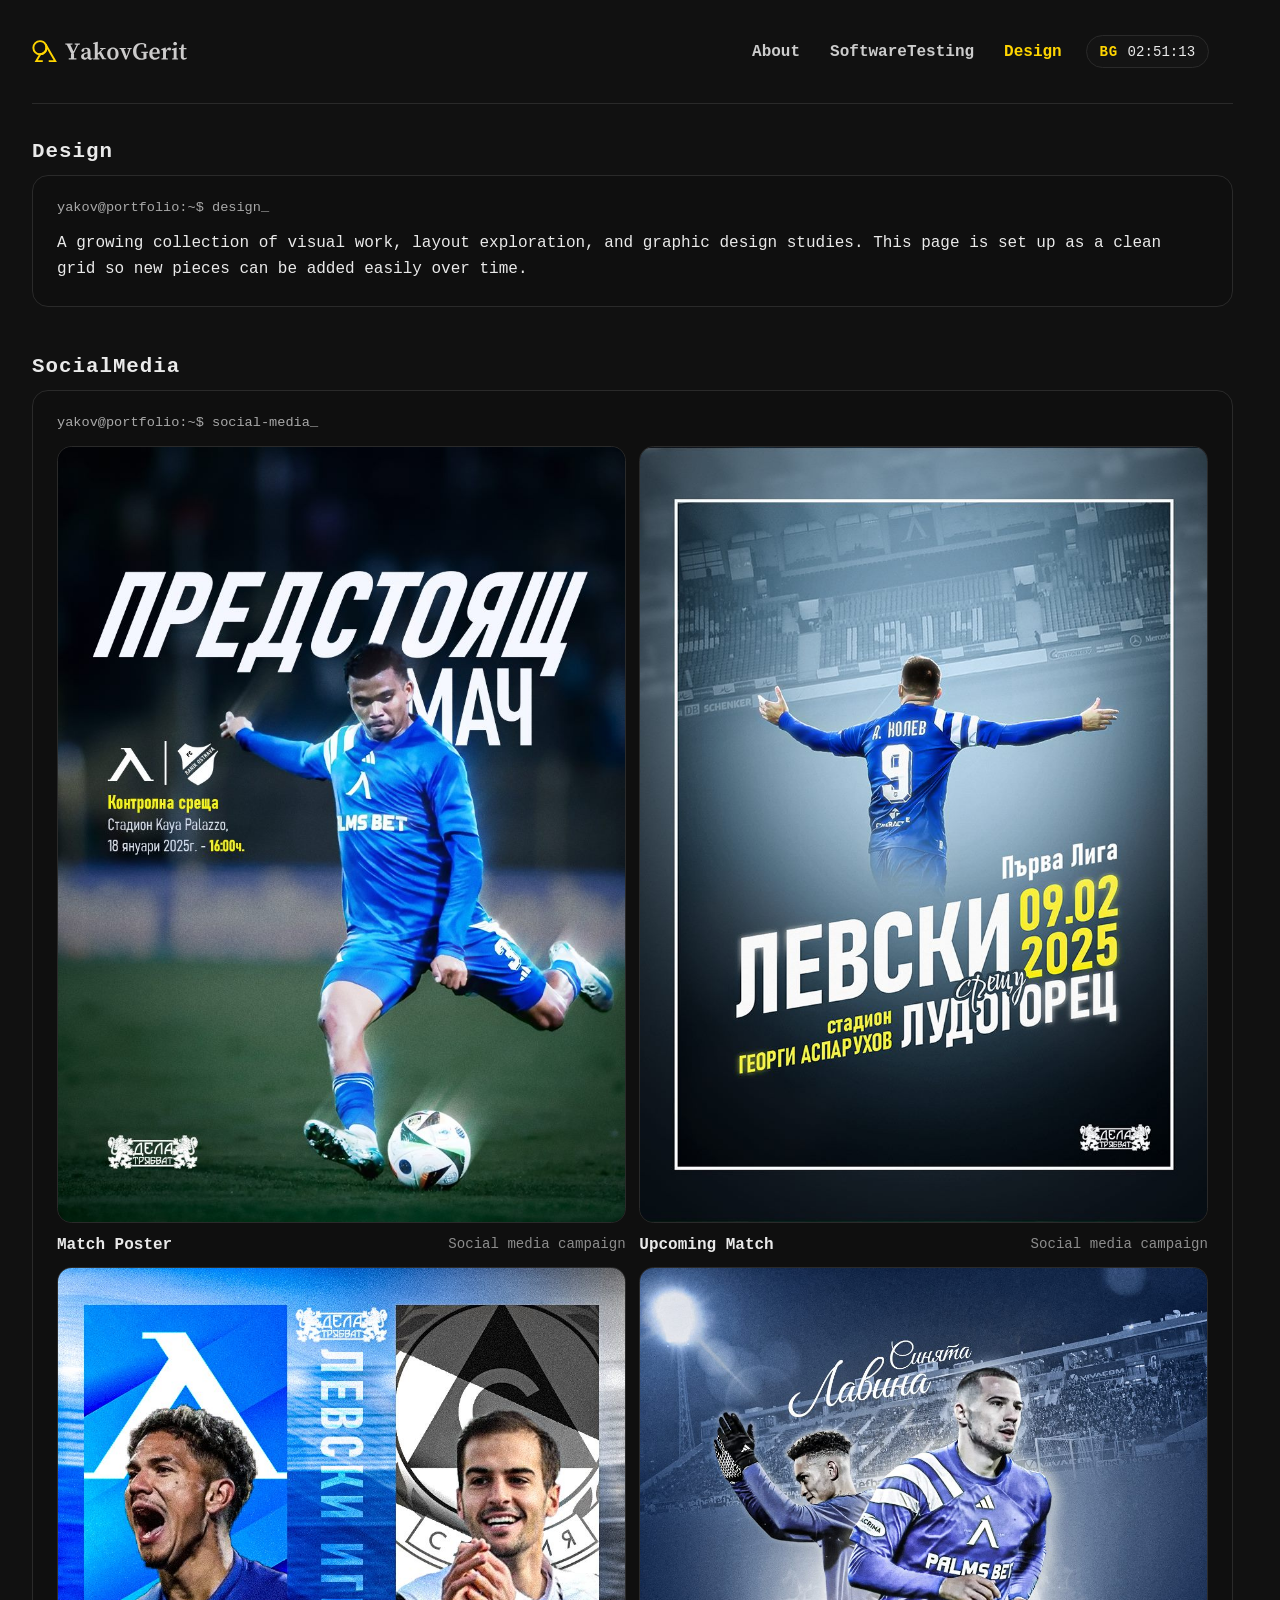
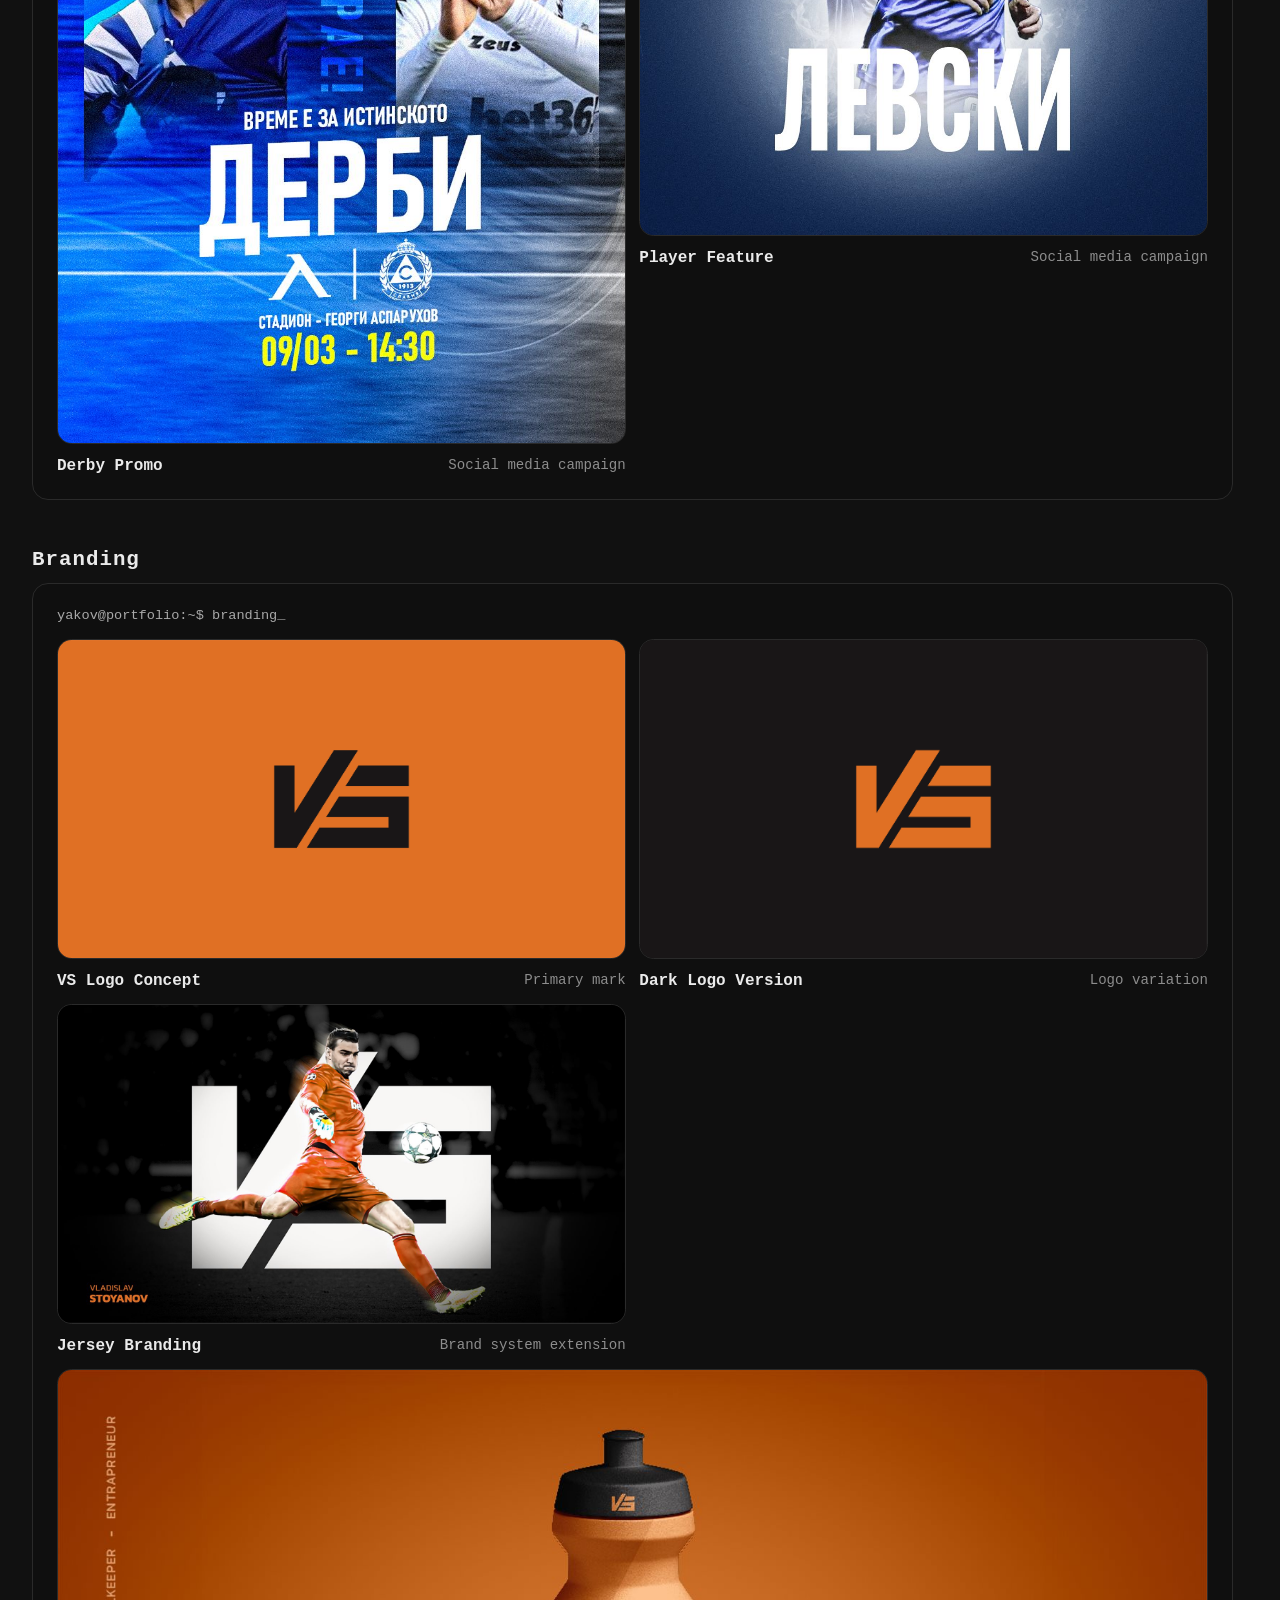
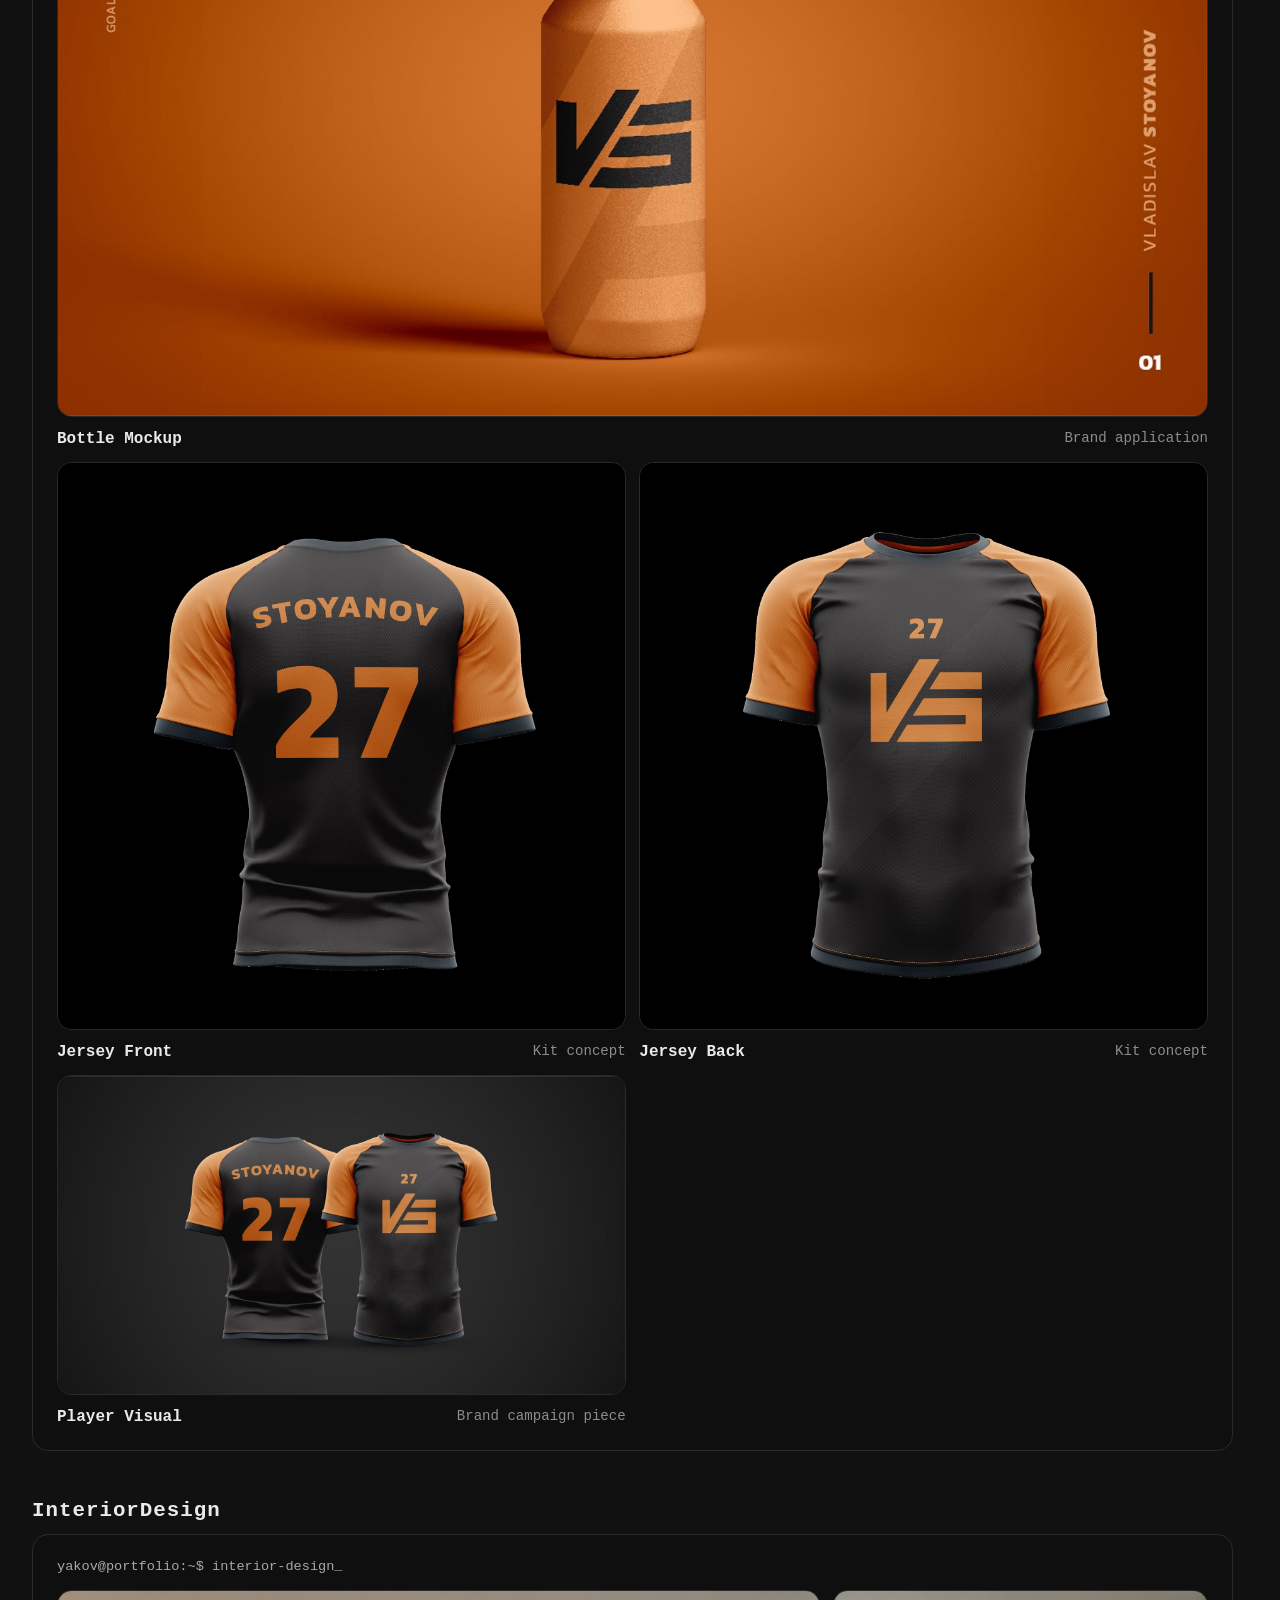
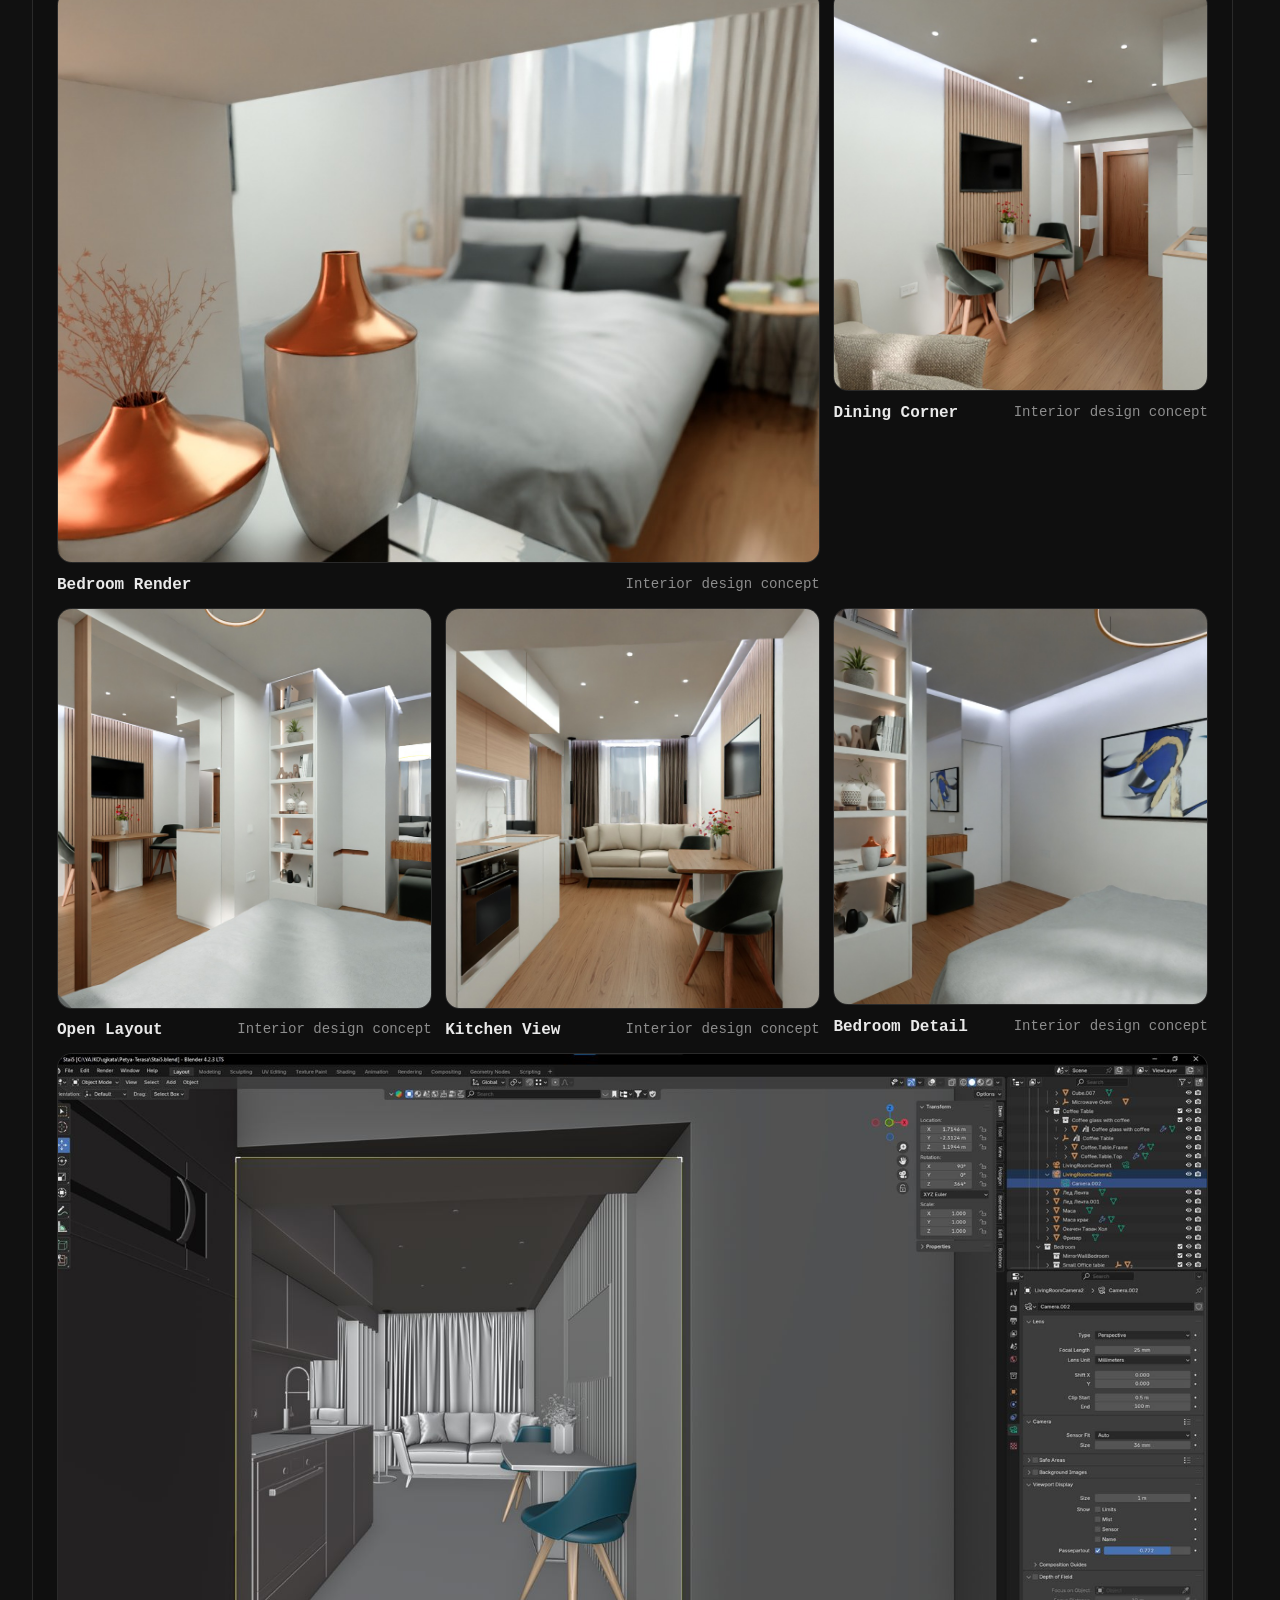
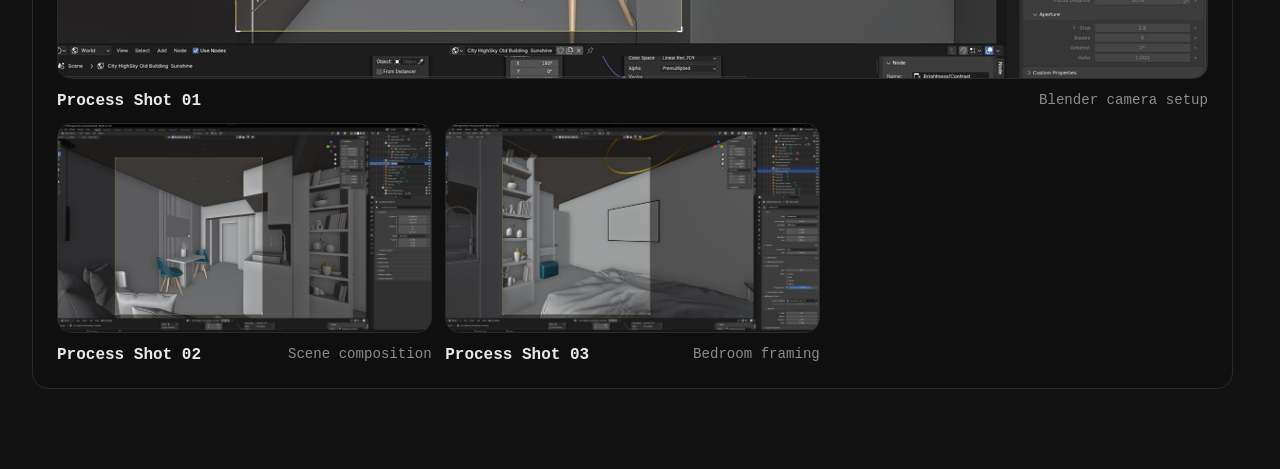
==== commit 7fd12d28: "Update design gallery and mobile image viewer" ====
--- a/design.html
+++ b/design.html
@@ -51,8 +51,8 @@
     <div class="card">
         <div class="design-grid social-grid">
             <figure class="design-tile">
-                <div class="design-media">
-                    <img class="design-image" src="design-social-1.png" alt="Levski social media design concept one">
+                <div class="design-media" data-image-modal-target="design-social-1.jpg" data-image-modal-label="Match Poster">
+                    <img class="design-image" src="design-social-1.jpg" alt="Levski social media design concept one">
                 </div>
                 <figcaption>
                     <span class="design-title">Match Poster</span>
@@ -61,8 +61,8 @@
             </figure>
 
             <figure class="design-tile">
-                <div class="design-media">
-                    <img class="design-image" src="design-social-2.png" alt="Levski social media design concept two">
+                <div class="design-media" data-image-modal-target="design-social-2.jpg" data-image-modal-label="Upcoming Match">
+                    <img class="design-image" src="design-social-2.jpg" alt="Levski social media design concept two">
                 </div>
                 <figcaption>
                     <span class="design-title">Upcoming Match</span>
@@ -71,8 +71,8 @@
             </figure>
 
             <figure class="design-tile">
-                <div class="design-media">
-                    <img class="design-image" src="design-social-3.png" alt="Levski social media derby design">
+                <div class="design-media" data-image-modal-target="design-social-3.jpg" data-image-modal-label="Derby Promo">
+                    <img class="design-image" src="design-social-3.jpg" alt="Levski social media derby design">
                 </div>
                 <figcaption>
                     <span class="design-title">Derby Promo</span>
@@ -81,8 +81,8 @@
             </figure>
 
             <figure class="design-tile">
-                <div class="design-media">
-                    <img class="design-image" src="design-social-4.png" alt="Levski social media player design">
+                <div class="design-media" data-image-modal-target="design-social-4.jpg" data-image-modal-label="Player Feature">
+                    <img class="design-image" src="design-social-4.jpg" alt="Levski social media player design">
                 </div>
                 <figcaption>
                     <span class="design-title">Player Feature</span>
@@ -99,7 +99,7 @@
     <div class="card">
         <div class="design-grid branding-grid">
             <figure class="design-tile design-tile-large">
-                <div class="design-media">
+                <div class="design-media" data-image-modal-target="vs-logo-01.png" data-image-modal-label="VS Logo Concept">
                     <img class="design-image" src="vs-logo-01.png" alt="Vladislav Stoyanov logo concept on orange background">
                 </div>
                 <figcaption>
@@ -109,7 +109,7 @@
             </figure>
 
             <figure class="design-tile">
-                <div class="design-media">
+                <div class="design-media" data-image-modal-target="vs-logo-02.png" data-image-modal-label="Dark Logo Version">
                     <img class="design-image" src="vs-logo-02.png" alt="Vladislav Stoyanov logo concept on dark background">
                 </div>
                 <figcaption>
@@ -119,8 +119,8 @@
             </figure>
 
             <figure class="design-tile">
-                <div class="design-media">
-                    <img class="design-image" src="vs-logo-06.png" alt="Vladislav Stoyanov jersey branding concept">
+                <div class="design-media" data-image-modal-target="vs-logo-06.jpg" data-image-modal-label="Jersey Branding">
+                    <img class="design-image" src="vs-logo-06.jpg" alt="Vladislav Stoyanov jersey branding concept">
                 </div>
                 <figcaption>
                     <span class="design-title">Jersey Branding</span>
@@ -129,8 +129,8 @@
             </figure>
 
             <figure class="design-tile design-tile-wide">
-                <div class="design-media">
-                    <img class="design-image" src="vs-logo-03.png" alt="Vladislav Stoyanov sports bottle mockup">
+                <div class="design-media" data-image-modal-target="vs-logo-03.jpg" data-image-modal-label="Bottle Mockup">
+                    <img class="design-image" src="vs-logo-03.jpg" alt="Vladislav Stoyanov sports bottle mockup">
                 </div>
                 <figcaption>
                     <span class="design-title">Bottle Mockup</span>
@@ -139,8 +139,8 @@
             </figure>
 
             <figure class="design-tile">
-                <div class="design-media">
-                    <img class="design-image" src="vs-jersey-02.png" alt="Football jersey front mockup">
+                <div class="design-media" data-image-modal-target="vs-jersey-02.jpg" data-image-modal-label="Jersey Front">
+                    <img class="design-image" src="vs-jersey-02.jpg" alt="Football jersey front mockup">
                 </div>
                 <figcaption>
                     <span class="design-title">Jersey Front</span>
@@ -149,8 +149,8 @@
             </figure>
 
             <figure class="design-tile">
-                <div class="design-media">
-                    <img class="design-image" src="vs-jersey-01.png" alt="Football jersey back mockup">
+                <div class="design-media" data-image-modal-target="vs-jersey-01.jpg" data-image-modal-label="Jersey Back">
+                    <img class="design-image" src="vs-jersey-01.jpg" alt="Football jersey back mockup">
                 </div>
                 <figcaption>
                     <span class="design-title">Jersey Back</span>
@@ -159,8 +159,8 @@
             </figure>
 
             <figure class="design-tile">
-                <div class="design-media">
-                    <img class="design-image" src="vs-logo-04.png" alt="Vladislav Stoyanov player visual">
+                <div class="design-media" data-image-modal-target="vs-logo-04.jpg" data-image-modal-label="Player Visual">
+                    <img class="design-image" src="vs-logo-04.jpg" alt="Vladislav Stoyanov player visual">
                 </div>
                 <figcaption>
                     <span class="design-title">Player Visual</span>
@@ -177,7 +177,7 @@
     <div class="card">
         <div class="design-grid interior-grid">
             <figure class="design-tile design-tile-large">
-                <div class="design-media">
+                <div class="design-media" data-image-modal-target="interior-01.jpeg" data-image-modal-label="Bedroom Render">
                     <img class="design-image" src="interior-01.jpeg" alt="Interior design bedroom render with copper decor">
                 </div>
                 <figcaption>
@@ -187,7 +187,7 @@
             </figure>
 
             <figure class="design-tile">
-                <div class="design-media">
+                <div class="design-media" data-image-modal-target="interior-02.jpeg" data-image-modal-label="Dining Corner">
                     <img class="design-image" src="interior-02.jpeg" alt="Interior design render with dining area and mounted television">
                 </div>
                 <figcaption>
@@ -197,7 +197,7 @@
             </figure>
 
             <figure class="design-tile">
-                <div class="design-media">
+                <div class="design-media" data-image-modal-target="interior-03.jpeg" data-image-modal-label="Open Layout">
                     <img class="design-image" src="interior-03.jpeg" alt="Interior design render with shelving and open layout">
                 </div>
                 <figcaption>
@@ -207,7 +207,7 @@
             </figure>
 
             <figure class="design-tile">
-                <div class="design-media">
+                <div class="design-media" data-image-modal-target="interior-04.jpeg" data-image-modal-label="Kitchen View">
                     <img class="design-image" src="interior-04.jpeg" alt="Interior design render of kitchen and living room">
                 </div>
                 <figcaption>
@@ -217,7 +217,7 @@
             </figure>
 
             <figure class="design-tile">
-                <div class="design-media">
+                <div class="design-media" data-image-modal-target="interior-05.jpeg" data-image-modal-label="Bedroom Detail">
                     <img class="design-image" src="interior-05.jpeg" alt="Interior design render of bedroom wall and shelving">
                 </div>
                 <figcaption>
@@ -227,8 +227,8 @@
             </figure>
 
             <figure class="design-tile design-tile-wide">
-                <div class="design-media">
-                    <img class="design-image" src="interior-process-01.png" alt="Blender viewport screenshot for interior design process">
+                <div class="design-media" data-image-modal-target="interior-process-01.jpg" data-image-modal-label="Process Shot 01">
+                    <img class="design-image" src="interior-process-01.jpg" alt="Blender viewport screenshot for interior design process">
                 </div>
                 <figcaption>
                     <span class="design-title">Process Shot 01</span>
@@ -237,8 +237,8 @@
             </figure>
 
             <figure class="design-tile">
-                <div class="design-media">
-                    <img class="design-image" src="interior-process-02.png" alt="Blender viewport screenshot showing interior layout process">
+                <div class="design-media" data-image-modal-target="interior-process-02.jpg" data-image-modal-label="Process Shot 02">
+                    <img class="design-image" src="interior-process-02.jpg" alt="Blender viewport screenshot showing interior layout process">
                 </div>
                 <figcaption>
                     <span class="design-title">Process Shot 02</span>
@@ -247,8 +247,8 @@
             </figure>
 
             <figure class="design-tile">
-                <div class="design-media">
-                    <img class="design-image" src="interior-process-03.png" alt="Blender viewport screenshot showing bedroom composition process">
+                <div class="design-media" data-image-modal-target="interior-process-03.jpg" data-image-modal-label="Process Shot 03">
+                    <img class="design-image" src="interior-process-03.jpg" alt="Blender viewport screenshot showing bedroom composition process">
                 </div>
                 <figcaption>
                     <span class="design-title">Process Shot 03</span>
@@ -261,6 +261,22 @@
 
 </div>
 
+<div class="image-modal" id="image-modal" hidden>
+    <div class="image-modal-backdrop" data-close-image-modal></div>
+    <div class="image-modal-panel">
+        <div class="image-modal-header">
+            <h3 class="image-modal-title" id="image-modal-title">Image preview</h3>
+            <div class="image-modal-actions">
+                <button class="image-modal-zoom" type="button" data-image-modal-zoom aria-label="Zoom image">Zoom</button>
+                <button class="image-modal-close" type="button" data-close-image-modal aria-label="Close image preview">X</button>
+            </div>
+        </div>
+        <div class="image-modal-body">
+            <img id="image-modal-view" src="" alt="">
+        </div>
+    </div>
+</div>
+
 <script src="script.js?v=20260405"></script>
 
 </body>
--- a/style.css
+++ b/style.css
@@ -833,9 +833,12 @@
 }
 
 .design-media{
+    display:block;
     border-radius:0.9rem;
     border:1px solid var(--border);
     overflow:hidden;
+    cursor:pointer;
+    touch-action:manipulation;
 }
 
 .design-image{
@@ -969,6 +972,7 @@
 
 .code-modal-code{
     padding:0.75rem 0;
+    padding-right:1rem;
     font-family:"Consolas","Courier New",monospace;
     tab-size:4;
     font-size:0.93rem;
@@ -1020,6 +1024,13 @@
     font-size:1rem;
 }
 
+.image-modal-actions{
+    display:flex;
+    align-items:center;
+    gap:0.6rem;
+}
+
+.image-modal-zoom,
 .image-modal-close{
     min-width:2.25rem;
     height:2.25rem;
@@ -1031,21 +1042,48 @@
     font:inherit;
 }
 
+.image-modal-zoom{
+    padding:0 0.8rem;
+    min-width:auto;
+}
+
+.image-modal-zoom:hover,
 .image-modal-close:hover{
     color:var(--accent);
 }
 
 .image-modal-body{
     padding:1rem;
-    overflow:auto;
+    overflow:hidden;
+    display:flex;
+    align-items:center;
+    justify-content:center;
 }
 
 .image-modal-body img{
     display:block;
     width:100%;
+    max-width:100%;
+    max-height:calc(100vh - 10rem);
     height:auto;
     border-radius:0.7rem;
     border:1px solid var(--border-soft);
+    cursor:zoom-in;
+    transition:transform 0.2s ease;
+}
+
+.image-modal.is-zoomed .image-modal-body{
+    overflow:auto;
+    align-items:flex-start;
+    justify-content:flex-start;
+}
+
+.image-modal.is-zoomed .image-modal-body img{
+    max-width:none;
+    max-height:none;
+    cursor:zoom-out;
+    transform:scale(1.6);
+    transform-origin:top left;
 }
 
 .code-line{
@@ -1399,7 +1437,9 @@
 
     .design-image,
     .design-tile-large .design-image{
-        min-height:11rem;
+        min-height:0;
+        height:auto;
+        object-fit:contain;
     }
 
     .design-tile figcaption{
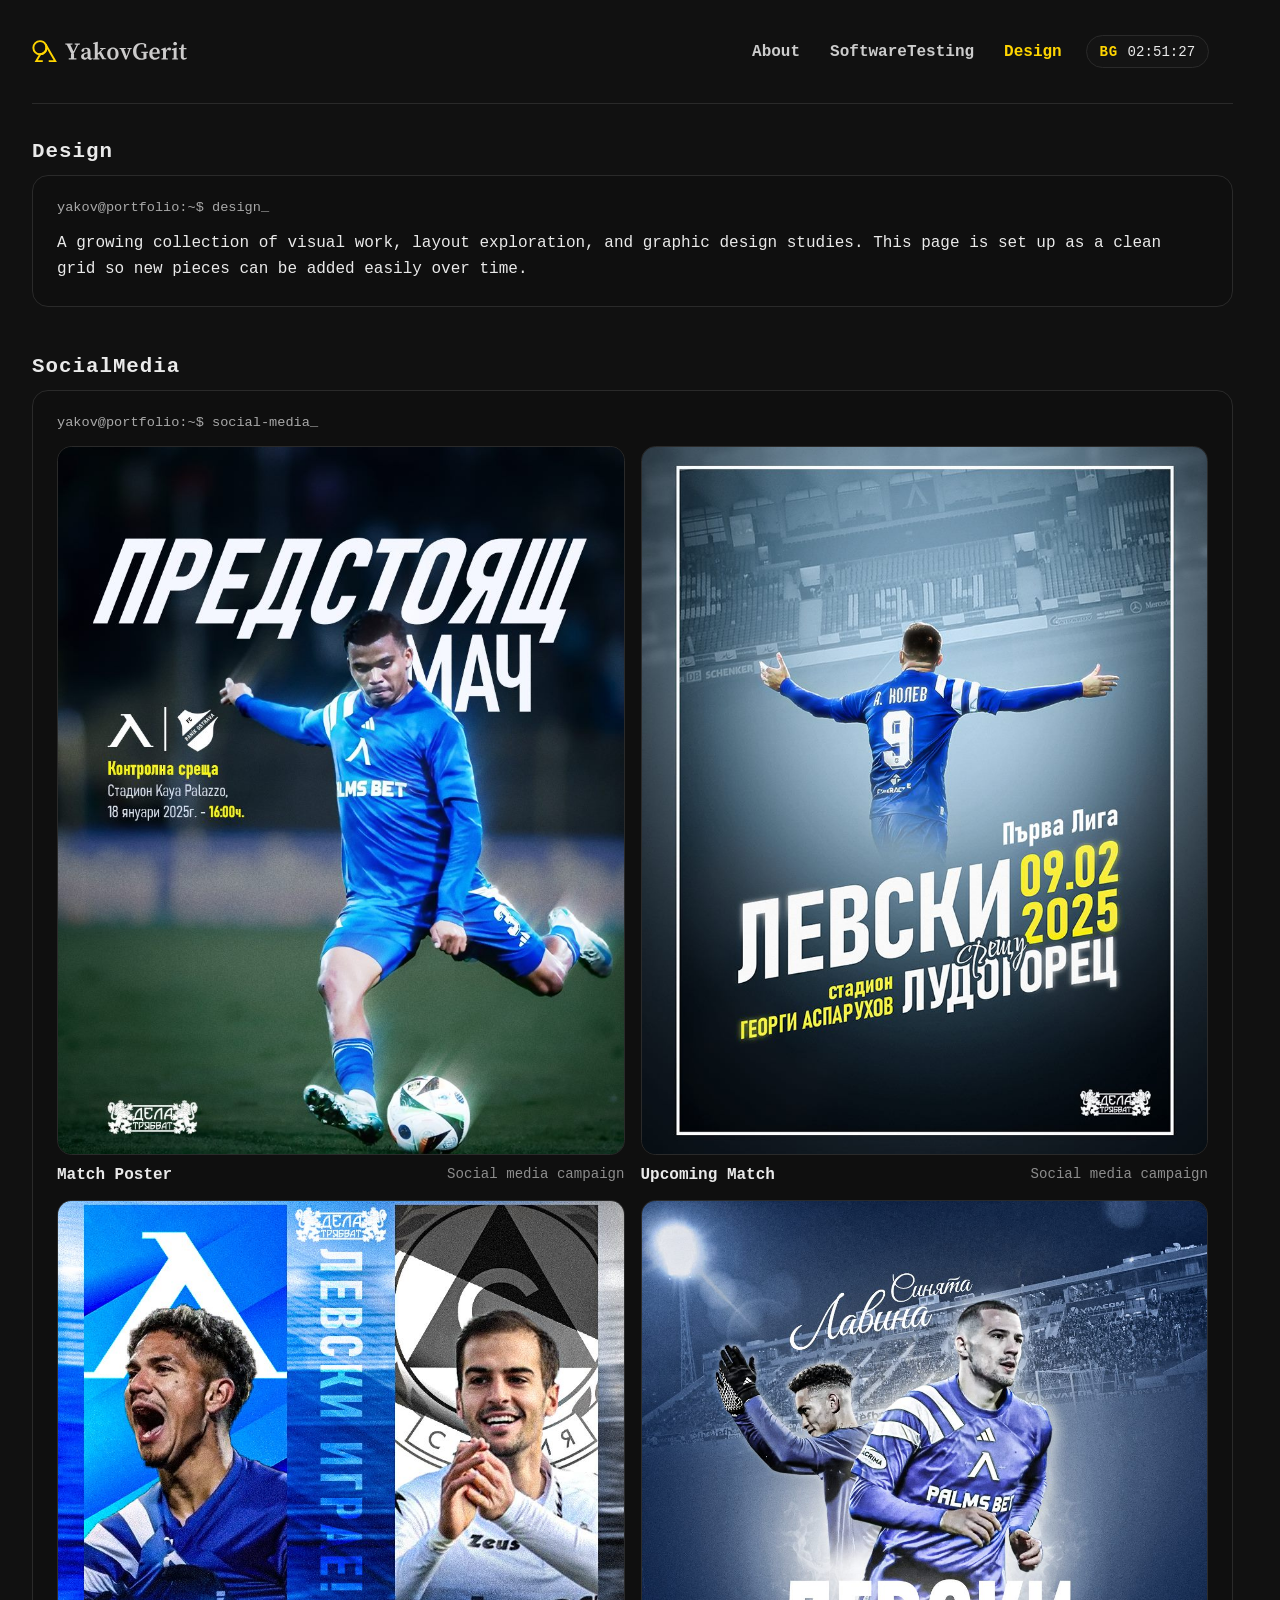
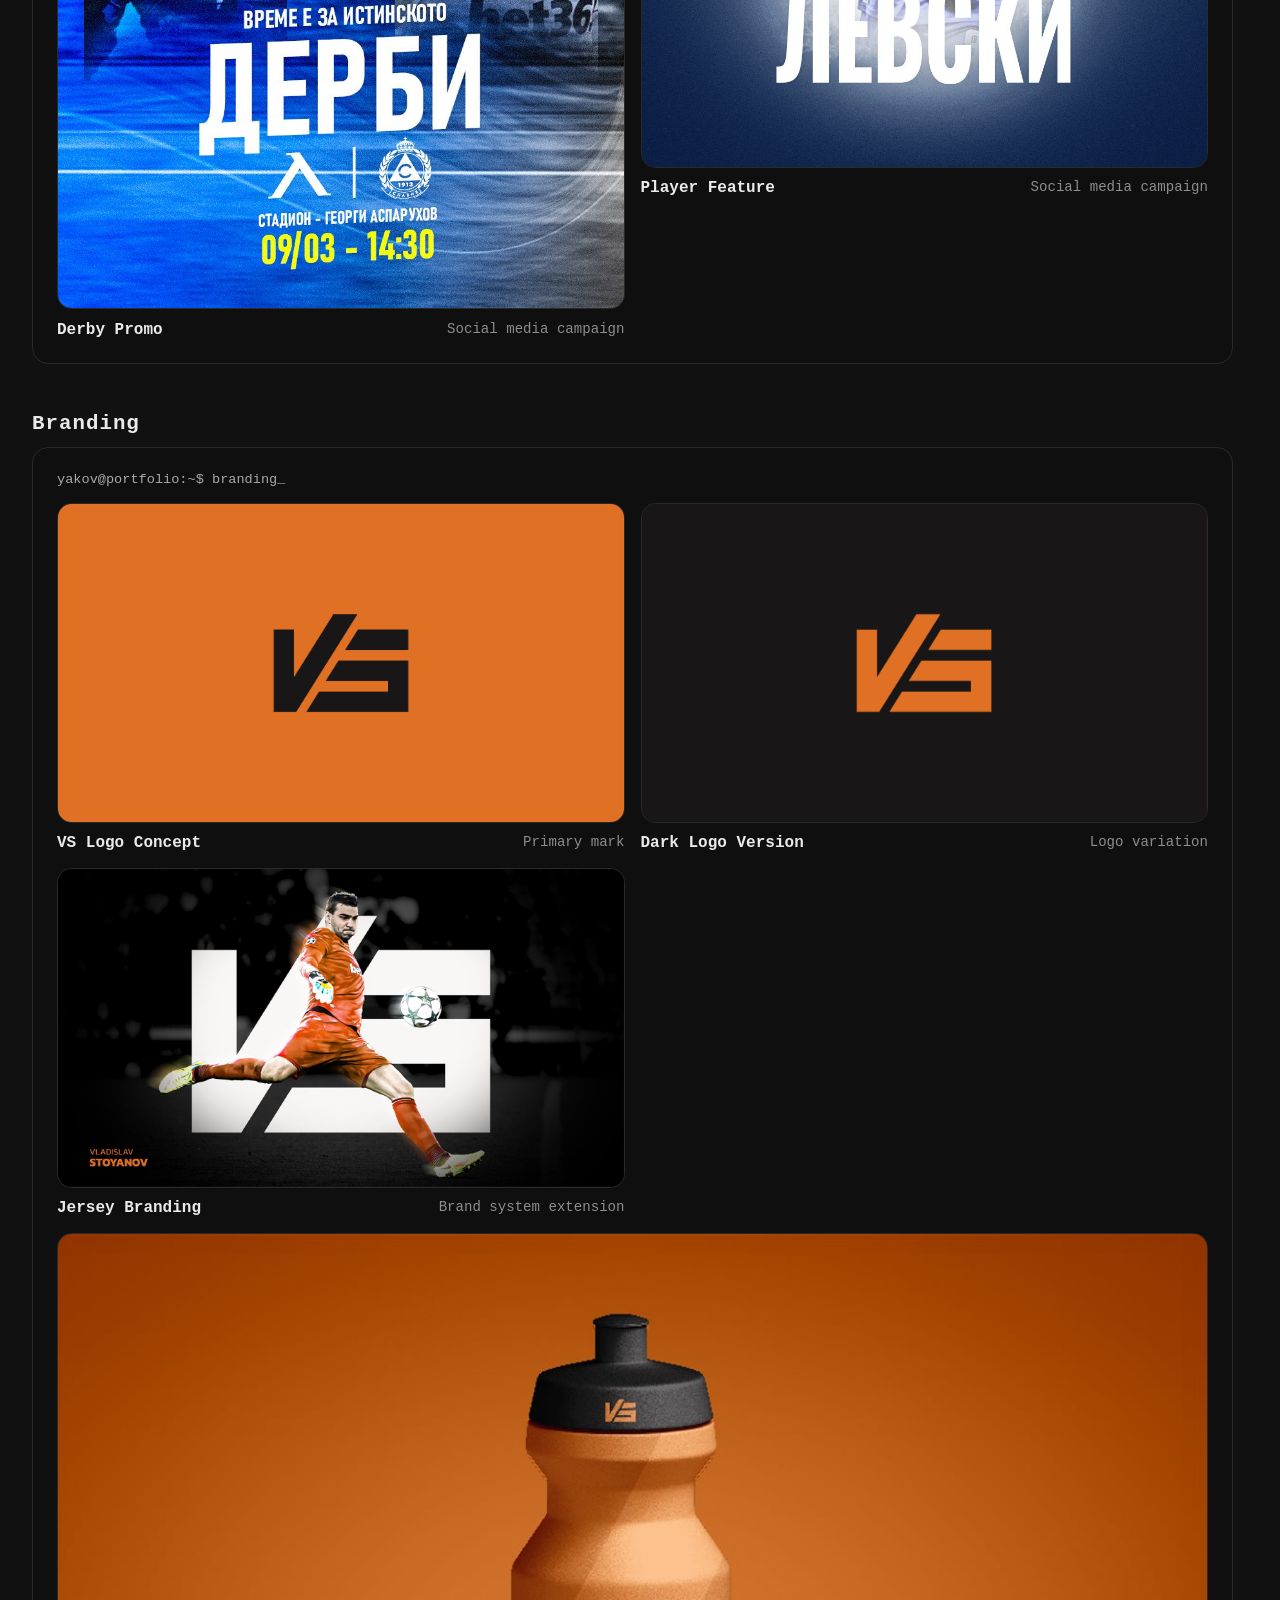
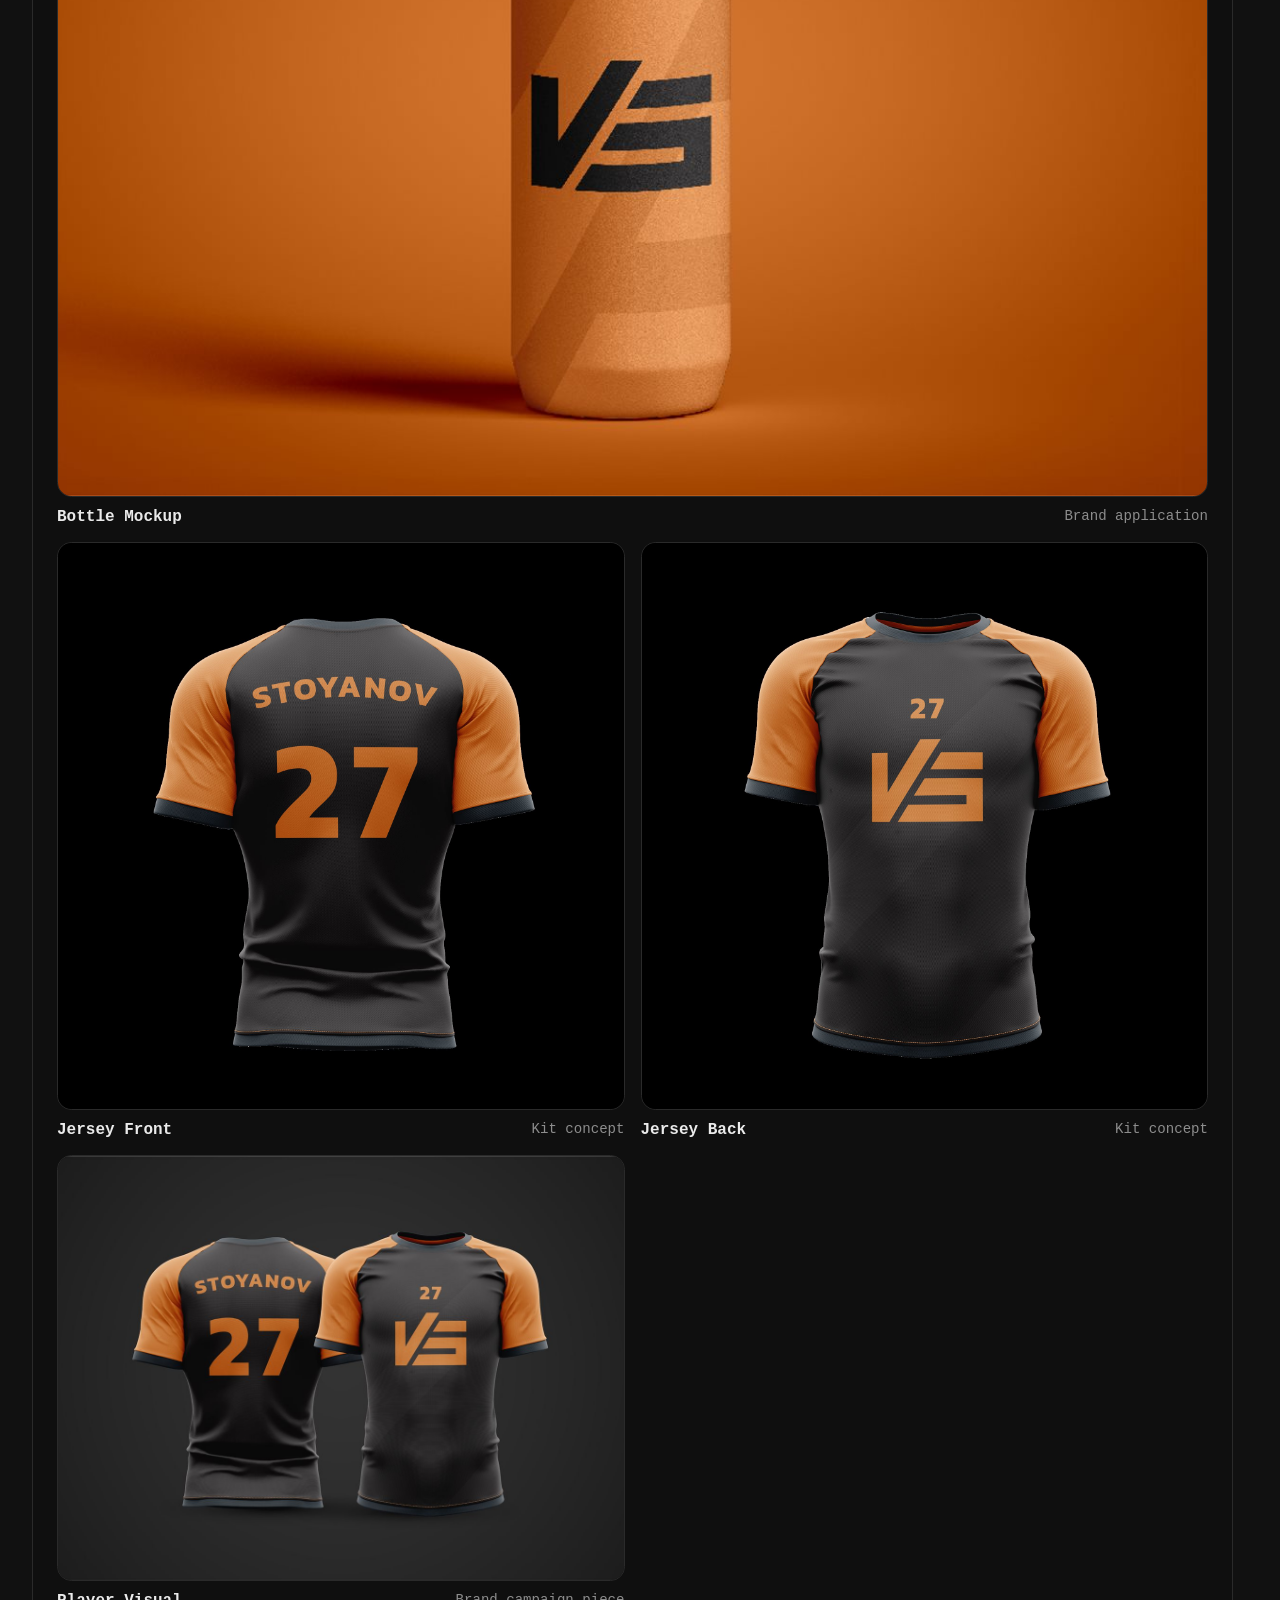
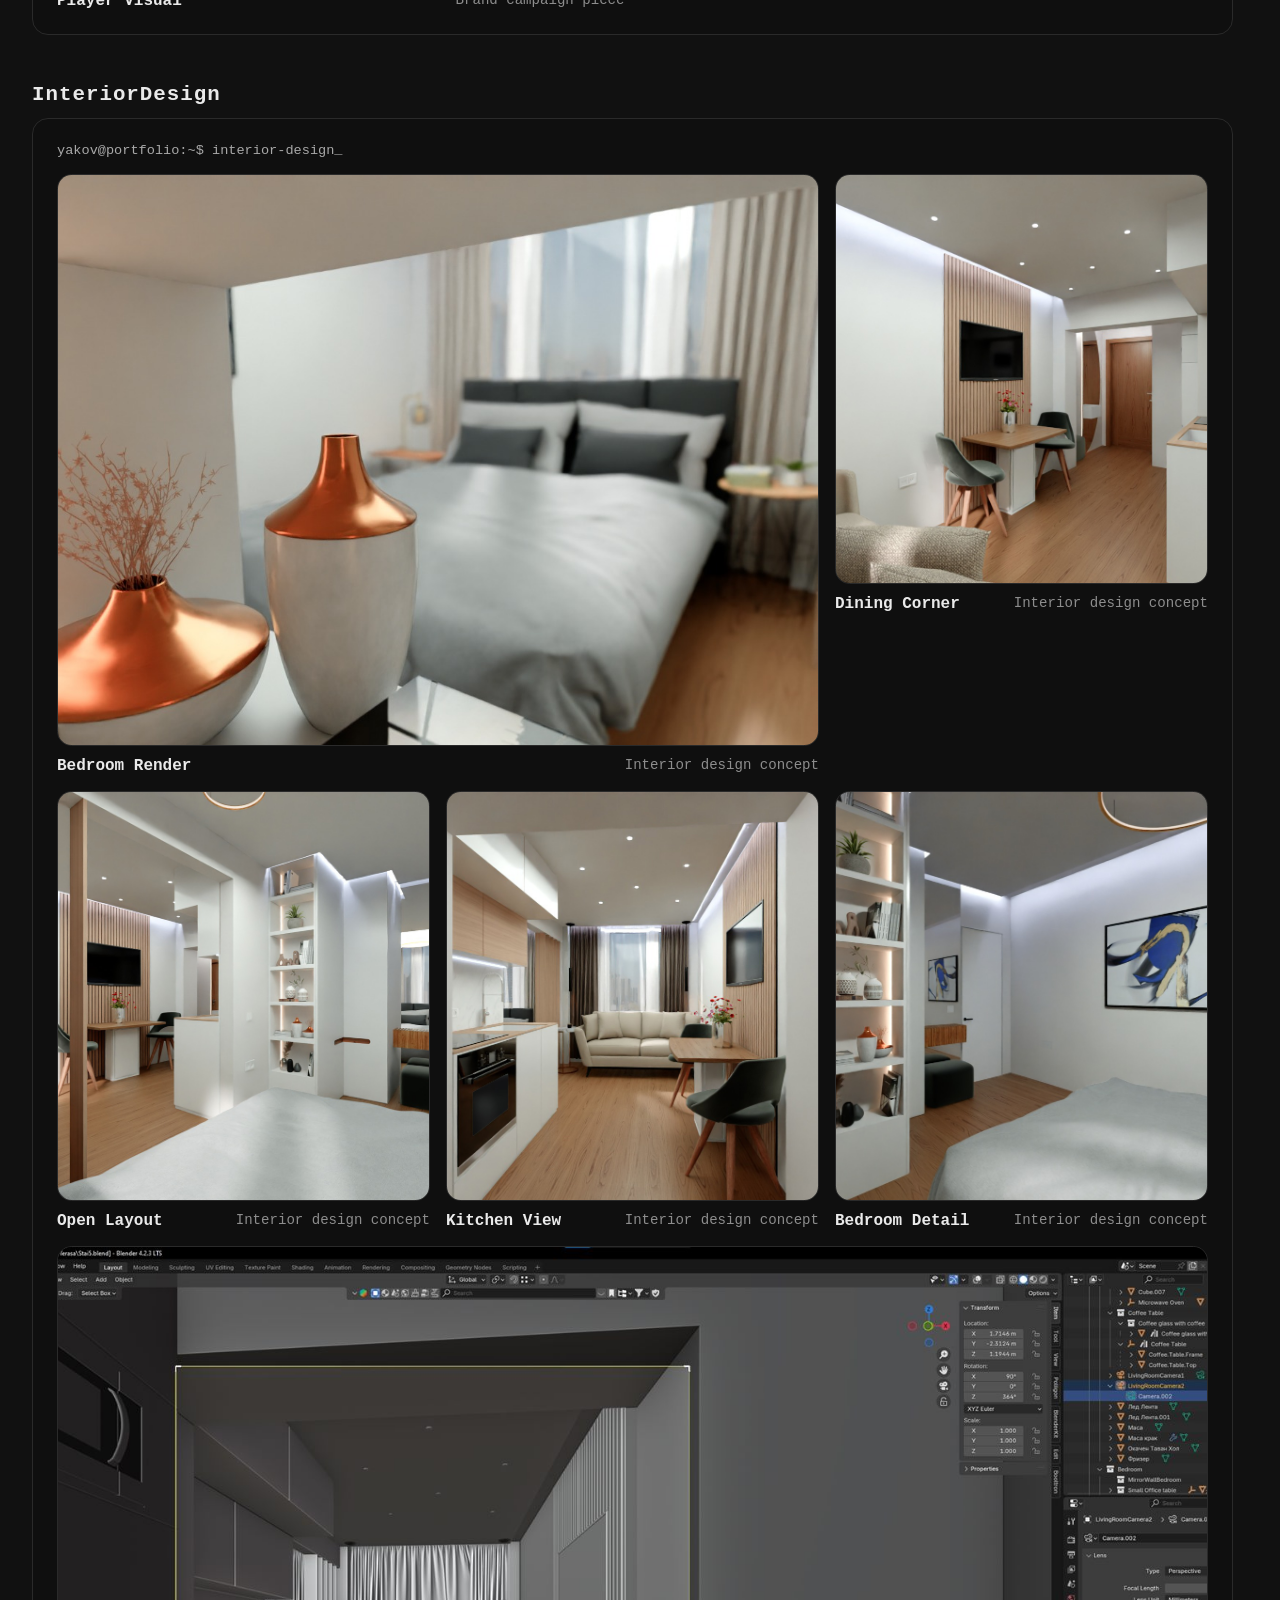
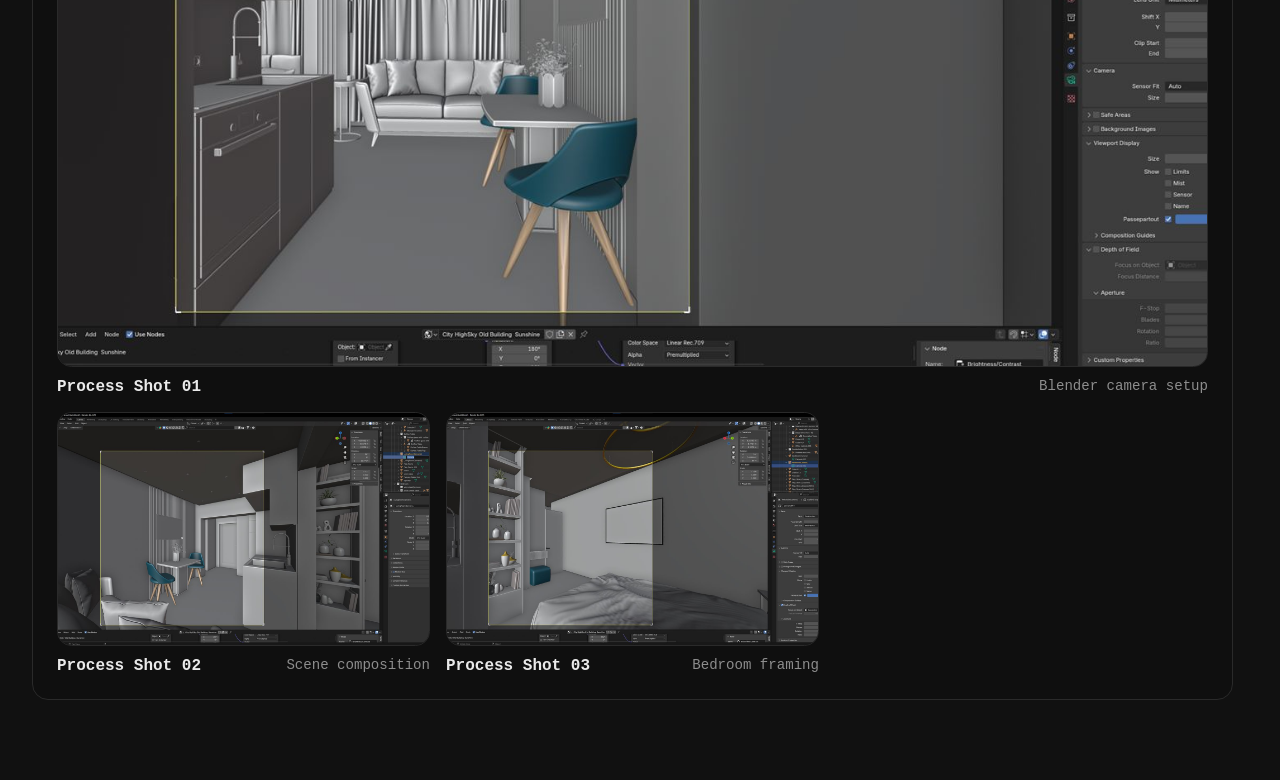
==== commit 82de79e5: "Update design gallery and mobile image viewer" ====
--- a/design.html
+++ b/design.html
@@ -51,7 +51,7 @@
     <div class="card">
         <div class="design-grid social-grid">
             <figure class="design-tile">
-                <div class="design-media" data-image-modal-target="design-social-1.jpg" data-image-modal-label="Match Poster">
+                <div class="design-media design-media-portrait" data-image-modal-target="design-social-1.jpg" data-image-modal-label="Match Poster">
                     <img class="design-image" src="design-social-1.jpg" alt="Levski social media design concept one">
                 </div>
                 <figcaption>
@@ -61,7 +61,7 @@
             </figure>
 
             <figure class="design-tile">
-                <div class="design-media" data-image-modal-target="design-social-2.jpg" data-image-modal-label="Upcoming Match">
+                <div class="design-media design-media-portrait" data-image-modal-target="design-social-2.jpg" data-image-modal-label="Upcoming Match">
                     <img class="design-image" src="design-social-2.jpg" alt="Levski social media design concept two">
                 </div>
                 <figcaption>
@@ -71,7 +71,7 @@
             </figure>
 
             <figure class="design-tile">
-                <div class="design-media" data-image-modal-target="design-social-3.jpg" data-image-modal-label="Derby Promo">
+                <div class="design-media design-media-portrait" data-image-modal-target="design-social-3.jpg" data-image-modal-label="Derby Promo">
                     <img class="design-image" src="design-social-3.jpg" alt="Levski social media derby design">
                 </div>
                 <figcaption>
@@ -81,7 +81,7 @@
             </figure>
 
             <figure class="design-tile">
-                <div class="design-media" data-image-modal-target="design-social-4.jpg" data-image-modal-label="Player Feature">
+                <div class="design-media design-media-square" data-image-modal-target="design-social-4.jpg" data-image-modal-label="Player Feature">
                     <img class="design-image" src="design-social-4.jpg" alt="Levski social media player design">
                 </div>
                 <figcaption>
@@ -99,7 +99,7 @@
     <div class="card">
         <div class="design-grid branding-grid">
             <figure class="design-tile design-tile-large">
-                <div class="design-media" data-image-modal-target="vs-logo-01.png" data-image-modal-label="VS Logo Concept">
+                <div class="design-media design-media-wide" data-image-modal-target="vs-logo-01.png" data-image-modal-label="VS Logo Concept">
                     <img class="design-image" src="vs-logo-01.png" alt="Vladislav Stoyanov logo concept on orange background">
                 </div>
                 <figcaption>
@@ -109,7 +109,7 @@
             </figure>
 
             <figure class="design-tile">
-                <div class="design-media" data-image-modal-target="vs-logo-02.png" data-image-modal-label="Dark Logo Version">
+                <div class="design-media design-media-wide" data-image-modal-target="vs-logo-02.png" data-image-modal-label="Dark Logo Version">
                     <img class="design-image" src="vs-logo-02.png" alt="Vladislav Stoyanov logo concept on dark background">
                 </div>
                 <figcaption>
@@ -119,7 +119,7 @@
             </figure>
 
             <figure class="design-tile">
-                <div class="design-media" data-image-modal-target="vs-logo-06.jpg" data-image-modal-label="Jersey Branding">
+                <div class="design-media design-media-wide" data-image-modal-target="vs-logo-06.jpg" data-image-modal-label="Jersey Branding">
                     <img class="design-image" src="vs-logo-06.jpg" alt="Vladislav Stoyanov jersey branding concept">
                 </div>
                 <figcaption>
@@ -129,7 +129,7 @@
             </figure>
 
             <figure class="design-tile design-tile-wide">
-                <div class="design-media" data-image-modal-target="vs-logo-03.jpg" data-image-modal-label="Bottle Mockup">
+                <div class="design-media design-media-landscape" data-image-modal-target="vs-logo-03.jpg" data-image-modal-label="Bottle Mockup">
                     <img class="design-image" src="vs-logo-03.jpg" alt="Vladislav Stoyanov sports bottle mockup">
                 </div>
                 <figcaption>
@@ -139,7 +139,7 @@
             </figure>
 
             <figure class="design-tile">
-                <div class="design-media" data-image-modal-target="vs-jersey-02.jpg" data-image-modal-label="Jersey Front">
+                <div class="design-media design-media-square" data-image-modal-target="vs-jersey-02.jpg" data-image-modal-label="Jersey Front">
                     <img class="design-image" src="vs-jersey-02.jpg" alt="Football jersey front mockup">
                 </div>
                 <figcaption>
@@ -149,7 +149,7 @@
             </figure>
 
             <figure class="design-tile">
-                <div class="design-media" data-image-modal-target="vs-jersey-01.jpg" data-image-modal-label="Jersey Back">
+                <div class="design-media design-media-square" data-image-modal-target="vs-jersey-01.jpg" data-image-modal-label="Jersey Back">
                     <img class="design-image" src="vs-jersey-01.jpg" alt="Football jersey back mockup">
                 </div>
                 <figcaption>
@@ -159,7 +159,7 @@
             </figure>
 
             <figure class="design-tile">
-                <div class="design-media" data-image-modal-target="vs-logo-04.jpg" data-image-modal-label="Player Visual">
+                <div class="design-media design-media-landscape" data-image-modal-target="vs-logo-04.jpg" data-image-modal-label="Player Visual">
                     <img class="design-image" src="vs-logo-04.jpg" alt="Vladislav Stoyanov player visual">
                 </div>
                 <figcaption>
@@ -177,7 +177,7 @@
     <div class="card">
         <div class="design-grid interior-grid">
             <figure class="design-tile design-tile-large">
-                <div class="design-media" data-image-modal-target="interior-01.jpeg" data-image-modal-label="Bedroom Render">
+                <div class="design-media design-media-landscape" data-image-modal-target="interior-01.jpeg" data-image-modal-label="Bedroom Render">
                     <img class="design-image" src="interior-01.jpeg" alt="Interior design bedroom render with copper decor">
                 </div>
                 <figcaption>
@@ -187,7 +187,7 @@
             </figure>
 
             <figure class="design-tile">
-                <div class="design-media" data-image-modal-target="interior-02.jpeg" data-image-modal-label="Dining Corner">
+                <div class="design-media design-media-portrait-soft" data-image-modal-target="interior-02.jpeg" data-image-modal-label="Dining Corner">
                     <img class="design-image" src="interior-02.jpeg" alt="Interior design render with dining area and mounted television">
                 </div>
                 <figcaption>
@@ -197,7 +197,7 @@
             </figure>
 
             <figure class="design-tile">
-                <div class="design-media" data-image-modal-target="interior-03.jpeg" data-image-modal-label="Open Layout">
+                <div class="design-media design-media-portrait-soft" data-image-modal-target="interior-03.jpeg" data-image-modal-label="Open Layout">
                     <img class="design-image" src="interior-03.jpeg" alt="Interior design render with shelving and open layout">
                 </div>
                 <figcaption>
@@ -207,7 +207,7 @@
             </figure>
 
             <figure class="design-tile">
-                <div class="design-media" data-image-modal-target="interior-04.jpeg" data-image-modal-label="Kitchen View">
+                <div class="design-media design-media-portrait-soft" data-image-modal-target="interior-04.jpeg" data-image-modal-label="Kitchen View">
                     <img class="design-image" src="interior-04.jpeg" alt="Interior design render of kitchen and living room">
                 </div>
                 <figcaption>
@@ -217,7 +217,7 @@
             </figure>
 
             <figure class="design-tile">
-                <div class="design-media" data-image-modal-target="interior-05.jpeg" data-image-modal-label="Bedroom Detail">
+                <div class="design-media design-media-portrait-soft" data-image-modal-target="interior-05.jpeg" data-image-modal-label="Bedroom Detail">
                     <img class="design-image" src="interior-05.jpeg" alt="Interior design render of bedroom wall and shelving">
                 </div>
                 <figcaption>
@@ -227,7 +227,7 @@
             </figure>
 
             <figure class="design-tile design-tile-wide">
-                <div class="design-media" data-image-modal-target="interior-process-01.jpg" data-image-modal-label="Process Shot 01">
+                <div class="design-media design-media-process" data-image-modal-target="interior-process-01.jpg" data-image-modal-label="Process Shot 01">
                     <img class="design-image" src="interior-process-01.jpg" alt="Blender viewport screenshot for interior design process">
                 </div>
                 <figcaption>
@@ -237,7 +237,7 @@
             </figure>
 
             <figure class="design-tile">
-                <div class="design-media" data-image-modal-target="interior-process-02.jpg" data-image-modal-label="Process Shot 02">
+                <div class="design-media design-media-process" data-image-modal-target="interior-process-02.jpg" data-image-modal-label="Process Shot 02">
                     <img class="design-image" src="interior-process-02.jpg" alt="Blender viewport screenshot showing interior layout process">
                 </div>
                 <figcaption>
@@ -247,7 +247,7 @@
             </figure>
 
             <figure class="design-tile">
-                <div class="design-media" data-image-modal-target="interior-process-03.jpg" data-image-modal-label="Process Shot 03">
+                <div class="design-media design-media-process" data-image-modal-target="interior-process-03.jpg" data-image-modal-label="Process Shot 03">
                     <img class="design-image" src="interior-process-03.jpg" alt="Blender viewport screenshot showing bedroom composition process">
                 </div>
                 <figcaption>
--- a/style.css
+++ b/style.css
@@ -762,7 +762,7 @@
 .design-grid{
     display:grid;
     grid-template-columns:repeat(12, minmax(0, 1fr));
-    gap:0.85rem;
+    gap:1rem;
 }
 
 .design-tile{
@@ -770,7 +770,7 @@
     margin:0;
     display:flex;
     flex-direction:column;
-    gap:0.8rem;
+    gap:0.7rem;
 }
 
 .design-tile-large{
@@ -839,19 +839,23 @@
     overflow:hidden;
     cursor:pointer;
     touch-action:manipulation;
+    background:var(--surface-4);
 }
 
 .design-image{
     display:block;
     width:100%;
-    min-height:13rem;
+    height:100%;
     object-fit:cover;
     transition:transform 0.35s ease, box-shadow 0.35s ease;
 }
 
-.design-tile-large .design-image{
-    min-height:18rem;
-}
+.design-media-portrait{ aspect-ratio: 4 / 5; }
+.design-media-portrait-soft{ aspect-ratio: 10 / 11; }
+.design-media-square{ aspect-ratio: 1 / 1; }
+.design-media-landscape{ aspect-ratio: 4 / 3; }
+.design-media-wide{ aspect-ratio: 16 / 9; }
+.design-media-process{ aspect-ratio: 16 / 10; }
 
 .design-tile:hover .design-image{
     transform:scale(1.03);
@@ -998,8 +1002,8 @@
 .image-modal-panel{
     position:relative;
     z-index:1;
-    width:min(1000px, calc(100vw - 2rem));
-    max-height:calc(100vh - 2rem);
+    width:min(1120px, calc(100vw - 2rem));
+    height:min(calc(100vh - 2rem), 880px);
     margin:1rem auto;
     background:var(--surface-2);
     border:1px solid var(--border);
@@ -1058,13 +1062,15 @@
     display:flex;
     align-items:center;
     justify-content:center;
+    min-height:0;
+    flex:1 1 auto;
 }
 
 .image-modal-body img{
     display:block;
-    width:100%;
+    width:auto;
     max-width:100%;
-    max-height:calc(100vh - 10rem);
+    max-height:100%;
     height:auto;
     border-radius:0.7rem;
     border:1px solid var(--border-soft);
@@ -1073,17 +1079,15 @@
 }
 
 .image-modal.is-zoomed .image-modal-body{
-    overflow:auto;
-    align-items:flex-start;
-    justify-content:flex-start;
+    overflow:hidden;
 }
 
 .image-modal.is-zoomed .image-modal-body img{
-    max-width:none;
-    max-height:none;
+    max-width:100%;
+    max-height:100%;
     cursor:zoom-out;
-    transform:scale(1.6);
-    transform-origin:top left;
+    transform:scale(1.18);
+    transform-origin:center;
 }
 
 .code-line{
@@ -1265,14 +1269,14 @@
 
     .image-modal-panel{
         width:calc(100vw - 1rem);
-        max-height:calc(100vh - 1rem);
+        height:calc(100vh - 1rem);
         margin:0.5rem auto;
         border-radius:0.9rem;
     }
 
     .design-grid{
         grid-template-columns:repeat(8, minmax(0, 1fr));
-        gap:0.8rem;
+        gap:0.85rem;
     }
 
     .design-tile,
@@ -1420,7 +1424,7 @@
 
     .design-grid{
         grid-template-columns:1fr;
-        gap:0.9rem;
+        gap:1rem;
     }
 
     .design-tile,
@@ -1429,18 +1433,12 @@
         grid-column:auto;
     }
 
-    .design-art,
-    .design-art-1,
-    .design-art-4{
-        min-height:11rem;
-    }
-
-    .design-image,
-    .design-tile-large .design-image{
-        min-height:0;
-        height:auto;
-        object-fit:contain;
-    }
+    .design-media-portrait{ aspect-ratio: 4 / 5; }
+    .design-media-portrait-soft{ aspect-ratio: 4 / 5; }
+    .design-media-square{ aspect-ratio: 1 / 1; }
+    .design-media-landscape{ aspect-ratio: 5 / 4; }
+    .design-media-wide{ aspect-ratio: 4 / 3; }
+    .design-media-process{ aspect-ratio: 4 / 3; }
 
     .design-tile figcaption{
         flex-direction:column;
@@ -1585,9 +1583,23 @@
 
     .image-modal-panel{
         width:calc(100vw - 0.5rem);
-        max-height:calc(100vh - 0.5rem);
+        height:calc(100vh - 0.5rem);
         margin:0.25rem auto;
         border-radius:0.7rem;
+    }
+
+    .image-modal-actions{
+        gap:0.45rem;
+    }
+
+    .image-modal-zoom,
+    .image-modal-close{
+        min-width:2rem;
+        height:2rem;
+    }
+
+    .image-modal-zoom{
+        padding:0 0.65rem;
     }
 
     .code-modal-body{
